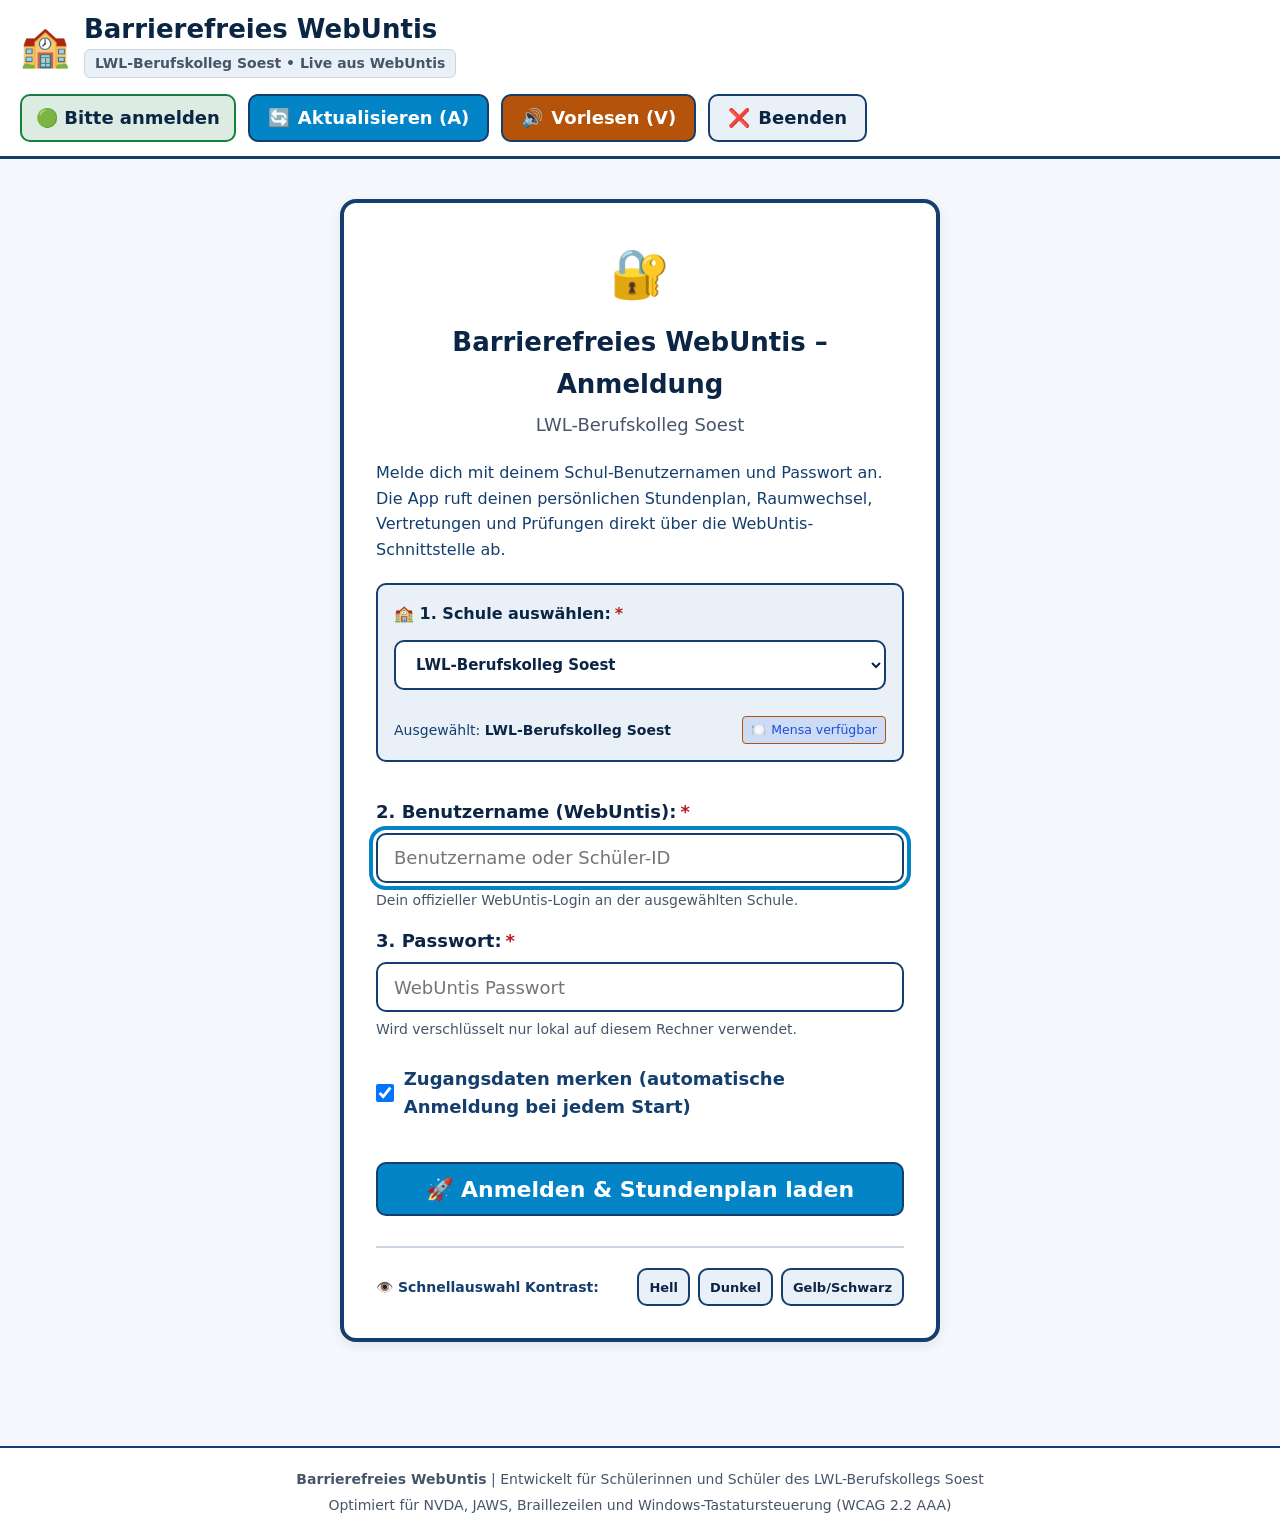
==== index.html @ 97f3bb96 "v1.9.13: Eigene Hausaufgaben (Privat/Klasse), Sync & Behebung doppelter Stunden-Ansage" ====
<!DOCTYPE html>
<html lang="de">
<head>
  <meta charset="UTF-8">
  <meta name="viewport" content="width=device-width, initial-scale=1.0">
  <title>Barrierefreier Stundenplan &amp; Prüfungen - LWL-Berufskolleg Soest (NVDA)</title>
  <link rel="stylesheet" href="style.css">
</head>
<body class="theme-light font-normal" id="app-body">

  <!-- Live-Regionen für NVDA / JAWS Screenreader Mitteilungen -->
  <div id="sr-live" class="sr-only" aria-live="polite" aria-atomic="true"></div>
  <div id="sr-live-assertive" class="sr-only" aria-live="assertive" aria-atomic="true"></div>

  <!-- Schnellsprunglinks für Tastaturbedienung -->
  <nav class="skip-links" aria-label="Schnellnavigation">
    <a href="#main-nav-tabs" class="skip-link" id="skip-link-nav">Zur Menüauswahl springen (Tasten 1-9)</a>
    <a href="#day-picker-bar" class="skip-link">Zur Tagesauswahl springen</a>
    <a href="#view-content-area" class="skip-link">Direkt zum Hauptinhalt springen</a>
  </nav>

  <!-- =========================================================================
       HEADER / KOPFZEILE
       ========================================================================= -->
  <header class="app-header" role="banner">
    <div class="header-content">
      <div class="brand">
        <span class="app-icon emoji-icon" aria-hidden="true"><span class="emoji-icon" aria-hidden="true">🏫</span></span>
        <div class="brand-text">
          <h1>Barrierefreies WebUntis</h1>
          <span class="school-tag" id="header-school-name">LWL-Berufskolleg Soest • Live aus WebUntis</span>
        </div>
      </div>
      <div class="header-controls">
        <span id="live-sync-indicator" class="today-badge" style="border: 2px solid var(--accent-ok); background: rgba(21, 128, 61, 0.15);" aria-label="Synchronisationsstatus">
          <span class="emoji-icon" aria-hidden="true">🟢 </span><span id="sync-status-text">WebUntis bereit</span>
        </span>
        <button type="button" class="btn btn-primary" id="btn-refresh" onclick="triggerManualSync()" title="Stundenplan jetzt von WebUntis aktualisieren (Taste A)">
          <span class="emoji-icon" aria-hidden="true">🔄</span>
          <span>Aktualisieren (A)</span>
        </button>
        <button type="button" class="btn btn-tts" onclick="readTodayTimetable()" title="Stundenplan laut vorlesen (Taste V)">
          <span class="emoji-icon" aria-hidden="true">🔊</span>
          <span>Vorlesen (V)</span>
        </button>
        <button type="button" class="btn btn-secondary" id="btn-header-logout" onclick="logoutUser()" title="Benutzer abmelden" style="display: none;">
          <span class="emoji-icon" aria-hidden="true">🚪</span>
          <span>Abmelden</span>
        </button>
        <button type="button" class="btn btn-secondary" id="btn-header-exit" onclick="exitApp()" title="Stundenplan-App komplett beenden">
          <span class="emoji-icon" aria-hidden="true">❌</span>
          <span>Beenden</span>
        </button>
      </div>
    </div>
  </header>

  <!-- =========================================================================
       ANMELDE-MASKE (BEIM START FALLS NICHT ANGEMELDET)
       ========================================================================= -->
  <div id="view-login" class="login-view-container" style="display: none;">
    <section class="section-card login-card" aria-labelledby="login-heading">
      <div style="text-align: center; margin-bottom: 20px;">
        <span class="emoji-icon" style="font-size: 48px;" aria-hidden="true">🔐</span>
        <h2 id="login-heading" style="font-size: var(--font-size-xl); color: var(--text-primary); margin-top: 10px;">Barrierefreies WebUntis – Anmeldung</h2>
        <p class="field-hint" style="font-size: var(--font-size-base); margin-top: 6px;" id="login-subtitle-school">
          LWL-Berufskolleg Soest (Förderschwerpunkt Sehen)
        </p>
      </div>

      <p style="margin-bottom: 20px; font-size: 16px; color: var(--text-secondary);">
        Melde dich mit deinem Schul-Benutzernamen und Passwort an. Die App ruft deinen persönlichen Stundenplan, Raumwechsel, Vertretungen und Prüfungen direkt über die WebUntis-Schnittstelle ab.
      </p>

      <form id="form-login" onsubmit="handleLoginSubmit(event)" class="accessible-form">
        <!-- 1. SCHULAUSWAHL AN ERSTER STELLE -->
        <div class="form-group" style="background: var(--bg-surface-elevated); border: 2px solid var(--border-color); border-radius: var(--radius-md); padding: 16px; margin-bottom: 20px;">
          <label for="login-school-preset" class="field-label" style="font-size: 16px; font-weight: bold; margin-bottom: 8px;">
            <span class="emoji-icon" aria-hidden="true">🏫 </span><strong>1. Schule auswählen:</strong><span class="required-star">*</span>
          </label>
          <select id="login-school-preset" class="large-input" onchange="handleSchoolPresetChange(this.value)" style="font-size: 15px; font-weight: 600; margin-bottom: 10px;" aria-label="Schule aus Liste auswählen">
            <option value="lwl-bk-soest">LWL-Berufskolleg Soest</option>
            <option value="von-vincke-schule">LWL-Von-Vincke-Schule Soest</option>
            <option value="bbw-soest">LWL-Berufsbildungswerk Soest (BBW)</option>
            <option value="custom">Andere Schule in WebUntis suchen...</option>
          </select>

          <!-- Suchbereich für alle anderen WebUntis Schulen -->
          <div id="login-school-search-box" style="display: none; margin-top: 12px; padding-top: 12px; border-top: 1px dashed var(--border-subtle);">
            <label for="school-search-query" class="field-label" style="font-size: 14px;">
              <strong>WebUntis Schulsuche (Name oder Ort):</strong>
            </label>
            <div style="display: flex; gap: 8px; margin-bottom: 8px;">
              <input type="text" id="school-search-query" class="large-input" placeholder="z. B. Soest, Dortmund, Berufskolleg..." onkeydown="if(event.key==='Enter'){event.preventDefault();executeSchoolSearch();}">
              <button type="button" class="btn btn-primary" onclick="executeSchoolSearch()" style="min-width: 110px;">
                <span class="emoji-icon" aria-hidden="true">🔍 </span>Suchen
              </button>
            </div>
            <div id="school-search-results" role="region" aria-live="polite" style="max-height: 220px; overflow-y: auto; margin-bottom: 10px;">
              <!-- Dynamische Suchtreffer -->
            </div>
          </div>

          <!-- Aktuell gewählte Schule & Mensa-Status -->
          <div id="login-selected-school-box" style="margin-top: 10px; font-size: 14px; color: var(--text-secondary); display: flex; align-items: center; justify-content: space-between; flex-wrap: wrap; gap: 8px;">
            <span>Ausgewählt: <strong id="login-selected-school-display" style="color: var(--text-primary);">LWL-Berufskolleg Soest</strong></span>
            <span id="login-canteen-availability-badge" class="badge-substitute" style="font-size: 12.5px; background: rgba(37,99,235,0.15); color: #1d4ed8; padding: 3px 8px; border-radius: 4px;">
              <span class="emoji-icon" aria-hidden="true">🍽️ </span>Mensa verfügbar
            </span>
          </div>

          <!-- Manuelle Eingabefelder für Server und Kürzel -->
          <div id="login-school-manual-fields" style="display: none; margin-top: 12px; padding-top: 10px; border-top: 1px dashed var(--border-subtle);">
            <div style="display: grid; grid-template-columns: repeat(auto-fit, minmax(200px, 1fr)); gap: 10px;">
              <div>
                <label for="login-school-short" class="field-label" style="font-size: 13px;">Schul-Kürzel (LoginName):</label>
                <input type="text" id="login-school-short" class="large-input" style="font-size: 13.5px; padding: 6px 10px;" placeholder="z. B. lwl-bk-soest">
              </div>
              <div>
                <label for="login-school-server" class="field-label" style="font-size: 13px;">WebUntis-Server:</label>
                <input type="text" id="login-school-server" class="large-input" style="font-size: 13.5px; padding: 6px 10px;" placeholder="z. B. lwl-bk-soest.webuntis.com">
              </div>
            </div>
          </div>
        </div>

        <div class="form-group">
          <label for="login-username" class="field-label"><strong>2. Benutzername (WebUntis):</strong><span class="required-star">*</span></label>
          <input type="text" id="login-username" class="large-input" placeholder="Benutzername oder Schüler-ID" required autocomplete="username" onfocus="this.select()">
          <span class="field-hint">Dein offizieller WebUntis-Login an der ausgewählten Schule.</span>
        </div>

        <div class="form-group">
          <label for="login-password" class="field-label"><strong>3. Passwort:</strong><span class="required-star">*</span></label>
          <input type="password" id="login-password" class="large-input" placeholder="WebUntis Passwort" required autocomplete="current-password" onfocus="this.select()">
          <span class="field-hint">Wird verschlüsselt nur lokal auf diesem Rechner verwendet.</span>
        </div>

        <div class="form-group" style="margin-top: 8px;">
          <label style="display: flex; align-items: center; gap: 10px; cursor: pointer;">
            <input type="checkbox" id="login-remember" checked style="width: 24px; height: 24px;">
            <span><strong>Zugangsdaten merken (automatische Anmeldung bei jedem Start)</strong></span>
          </label>
        </div>

        <div class="form-actions" style="margin-top: 24px;">
          <button type="submit" class="btn btn-primary" id="btn-login-submit" style="width: 100%; min-height: 54px; font-size: var(--font-size-lg);">
            <span class="emoji-icon" aria-hidden="true">🚀 </span><strong>Anmelden &amp; Stundenplan laden</strong>
          </button>
        </div>
      </form>

      <div id="login-status-box" style="display: none; margin-top: 20px;"></div>

      <!-- Schnellzugriff Barrierefreiheit direkt beim Login -->
      <div style="margin-top: 30px; padding-top: 20px; border-top: 2px solid var(--border-subtle); display: flex; justify-content: space-between; align-items: center; flex-wrap: wrap; gap: 12px;">
        <span style="font-size: 14px; font-weight: bold;"><span class="emoji-icon" aria-hidden="true">👁️ </span>Schnellauswahl Kontrast:</span>
        <div style="display: flex; gap: 8px;">
          <button type="button" class="btn btn-secondary" style="min-height: 38px; padding: 4px 10px; font-size: 13px;" onclick="setThemeDirect('theme-light')">Hell</button>
          <button type="button" class="btn btn-secondary" style="min-height: 38px; padding: 4px 10px; font-size: 13px;" onclick="setThemeDirect('theme-dark')">Dunkel</button>
          <button type="button" class="btn btn-secondary" style="min-height: 38px; padding: 4px 10px; font-size: 13px;" onclick="setThemeDirect('theme-high-contrast')">Gelb/Schwarz</button>
        </div>
      </div>
    </section>
  </div>

  <!-- =========================================================================
       HAUPTNAVIGATION (9 TABS - TASTEN 1 BIS 9)
       ========================================================================= -->
  <nav class="nav-tabs-wrapper" aria-label="Hauptmenü" id="main-nav-tabs">
    <div class="tab-list" role="tablist">
      <button id="tab-overview" class="tab-btn active" role="tab" aria-selected="true" aria-controls="view-overview" onclick="switchTab('overview')" tabindex="0">
        <span class="tab-key-hint" aria-hidden="true">1</span>
        <span><span class="emoji-icon" aria-hidden="true">📋 </span><strong>Übersicht</strong></span>
      </button>
      <button id="tab-timetable" class="tab-btn" role="tab" aria-selected="false" aria-controls="view-timetable" onclick="switchTab('timetable')" tabindex="-1">
        <span class="tab-key-hint" aria-hidden="true">2</span>
        <span><span class="emoji-icon" aria-hidden="true">📅 </span><strong>Stundenplan</strong></span>
      </button>
      <button id="tab-exams" class="tab-btn" role="tab" aria-selected="false" aria-controls="view-exams" onclick="switchTab('exams')" tabindex="-1">
        <span class="tab-key-hint" aria-hidden="true">3</span>
        <span><span class="emoji-icon" aria-hidden="true">📝 </span><strong>Prüfungen &amp; Termine</strong></span>
      </button>
      <button id="tab-homework" class="tab-btn" role="tab" aria-selected="false" aria-controls="view-homework" onclick="switchTab('homework')" tabindex="-1">
        <span class="tab-key-hint" aria-hidden="true">4</span>
        <span><span class="emoji-icon" aria-hidden="true">📚 </span><strong>Hausaufgaben &amp; Klassenbuch</strong></span>
      </button>
      <button id="tab-absences" class="tab-btn" role="tab" aria-selected="false" aria-controls="view-absences" onclick="switchTab('absences')" tabindex="-1">
        <span class="tab-key-hint" aria-hidden="true">5</span>
        <span><span class="emoji-icon" aria-hidden="true">⏱️ </span><strong>Fehlzeiten</strong></span>
      </button>
      <button id="tab-messages" class="tab-btn" role="tab" aria-selected="false" aria-controls="view-messages" onclick="switchTab('messages')" tabindex="-1">
        <span class="tab-key-hint" aria-hidden="true">6</span>
        <span><span class="emoji-icon" aria-hidden="true">💬 </span><strong>Tagesnachrichten &amp; Mitteilungen</strong></span>
      </button>
      <button id="tab-grades" class="tab-btn" role="tab" aria-selected="false" aria-controls="view-grades" onclick="switchTab('grades')" tabindex="-1">
        <span class="tab-key-hint" aria-hidden="true">7</span>
        <span><span class="emoji-icon" aria-hidden="true">📊 </span><strong>Noten &amp; Leistungen</strong></span>
      </button>
      <button id="tab-canteen" class="tab-btn" role="tab" aria-selected="false" aria-controls="view-canteen" onclick="switchTab('canteen')" tabindex="-1">
        <span class="tab-key-hint" aria-hidden="true">8</span>
        <span><span class="emoji-icon" aria-hidden="true">🍽️ </span><strong>Mensa &amp; Speisepläne</strong></span>
      </button>
      <button id="tab-settings" class="tab-btn" role="tab" aria-selected="false" aria-controls="view-settings" onclick="switchTab('settings')" tabindex="-1">
        <span class="tab-key-hint" aria-hidden="true" id="tab-settings-key-hint">9</span>
        <span><span class="emoji-icon" aria-hidden="true">⚙️ </span><strong>Konto &amp; Einstellungen</strong></span>
      </button>
    </div>
  </nav>

  <!-- =========================================================================
       HAUPTINHALTSBEREICH
       ========================================================================= -->
  <main class="main-container" id="view-content-area" role="main">

    <!-- =======================================================================
         REITER 1: ZENTRALE ÜBERSICHT
         ======================================================================= -->
    <div id="view-overview" class="view-panel active" role="tabpanel" aria-labelledby="tab-overview">
      <div class="banner-header">
        <h2 class="banner-title" id="overview-view-title">Übersicht &amp; Tagesstatus</h2>
        <p class="banner-subtitle">Tagesaktuelle Schulinformationen, Stundenstatus, Warnungen und Fristen auf einen Blick.</p>
      </div>

      <!-- =======================================================================
           ZENTRALE ÜBERSICHTSSEITE: TAGESNACHRICHTEN, WARNUNGEN & FRISTEN
           (NUR IN DER ÜBERSICHT SICHTBAR)
           ======================================================================= -->
      <section id="urgent-notifications-card" class="urgent-card" aria-live="polite" aria-label="Zentrale Übersicht: Tagesnachrichten, Warnungen und Fristen">
        <div class="urgent-card-header">
          <div class="urgent-title-group">
            <span class="urgent-icon" aria-hidden="true"><span class="emoji-icon" aria-hidden="true">📢</span></span>
            <div>
              <h3 class="urgent-title" id="urgent-card-heading">Tagesnachrichten, Warnungen &amp; Fristen</h3>
              <p class="urgent-subtitle" id="urgent-card-summary">Tagesaktuelle Schulinformationen, Klausuren-Countdown und Fristen auf einen Blick.</p>
            </div>
          </div>
          <div style="display: flex; gap: 8px; flex-wrap: wrap;">
            <button type="button" class="btn btn-secondary urgent-tts-btn" onclick="readCombinedOverview()" aria-label="Tagesnachrichten und Warnungen vorlesen (Taste V)">
              <span class="emoji-icon" aria-hidden="true">🔊 </span>Übersicht vorlesen (V)
            </button>
            <button type="button" class="btn btn-primary" onclick="switchTab('timetable')" aria-label="Direkt zum Stundenplan wechseln (Taste 2)">
              <span class="emoji-icon" aria-hidden="true">📅 </span>Zum Stundenplan (2)
            </button>
          </div>
        </div>

        <div class="urgent-grid" id="urgent-items-grid">
          <!-- Dynamisch befüllt via app.js -->
        </div>
      </section>

      <!-- HIGHLIGHT-KARTE: AKTUELL & NÄCHSTE STUNDE AUF DER ÜBERSICHT -->
      <section class="now-next-card" aria-label="Aktueller Unterrichtsstatus">
        <h3 class="sr-only">Aktueller Unterrichtsstatus</h3>
        <div class="status-box" id="box-now-lesson">
          <div class="status-label">Lade aktuellen Status...</div>
        </div>
        <div class="status-box" id="box-next-lesson">
          <div class="status-label">Lade nächste Stunde...</div>
        </div>
      </section>

    </div>

    <!-- =======================================================================
         REITER 2: STUNDENPLAN & VERTRETUNGSPLAN (LIVE WEBUNTIS)
         ======================================================================= -->
    <div id="view-timetable" class="view-panel" role="tabpanel" aria-labelledby="tab-timetable">

      <div class="banner-header">
        <div style="display: flex; justify-content: space-between; align-items: center; flex-wrap: wrap; gap: 12px;">
          <div>
            <h2 class="banner-title" id="timetable-view-title">Stundenplan &amp; Vertretungen</h2>
            <p class="banner-subtitle">Echte Live-Daten aus WebUntis mit Räumen, Lehrkräften, Vertretungen und Entfällen.</p>
          </div>
          <div style="display: flex; gap: 10px; align-items: center;">
            <span id="auto-refresh-timer-badge" class="field-hint" style="font-weight: bold;"></span>
          </div>
        </div>
      </div>

      <!-- WOCHENAUSWAHL (EINE WOCHE ZURÜCK / VOR / AKTUELL) -->
      <section class="week-nav-bar" id="week-picker-bar" aria-label="Schulwoche auswählen" style="margin-bottom: 14px; display: flex; align-items: center; justify-content: space-between; flex-wrap: wrap; gap: 10px; background: var(--bg-card); border: 2px solid var(--border-subtle); border-radius: var(--border-radius-md); padding: 10px 14px;">
        <h3 class="sr-only">Wochenauswahl</h3>
        <div style="display: flex; gap: 8px; align-items: center; flex-wrap: wrap;">
          <button type="button" class="btn btn-secondary" id="btn-week-prev" onclick="changeWeekOffset(-1)" title="Vorherige Woche (Alt + links)" aria-label="Vorherige Schulwoche aufrufen">
            <span class="emoji-icon" aria-hidden="true">⬅️ </span>Vorherige Woche
          </button>
          <button type="button" class="btn btn-secondary" id="btn-week-current" onclick="resetWeekOffset()" title="Zur aktuellen Schulwoche zurückkehren (Taste W)" aria-label="Zur aktuellen Schulwoche zurückkehren">
            <span class="emoji-icon" aria-hidden="true">📍 </span>Diese Woche (W)
          </button>
          <button type="button" class="btn btn-secondary" id="btn-week-next" onclick="changeWeekOffset(1)" title="Nächste Woche (Alt + rechts)" aria-label="Nächste Schulwoche aufrufen">
            <span>Nächste Woche </span><span class="emoji-icon" aria-hidden="true">➡️</span>
          </button>
        </div>
        <div>
          <span id="week-display-badge" class="badge-substitute" style="font-size: var(--font-size-base); font-weight: bold; padding: 6px 14px; display: inline-block; border-radius: var(--border-radius-sm);" aria-live="polite">
            Kalenderwoche...
          </span>
        </div>
      </section>

      <!-- TAGESAUSWAHL -->
      <section class="day-nav-bar" id="day-picker-bar" aria-label="Wochentag auswählen">
        <h3 class="sr-only">Tagesauswahl</h3>
        <div class="day-btn-group" role="group" aria-label="Tag filtern">
          <button type="button" class="day-btn active" id="day-btn-today" data-day="today" onclick="setDayFilter('today')">
            <span class="emoji-icon" aria-hidden="true">📍 </span><span id="day-label-today">Heute (H)</span>
          </button>
          <button type="button" class="day-btn" id="day-btn-tomorrow" data-day="tomorrow" onclick="setDayFilter('tomorrow')">
            <span class="emoji-icon" aria-hidden="true">➡️ </span><span id="day-label-tomorrow">Morgen</span>
          </button>
          <button type="button" class="day-btn" id="day-btn-1" data-day="1" onclick="setDayFilter(1)"><span id="day-label-1">Montag</span></button>
          <button type="button" class="day-btn" id="day-btn-2" data-day="2" onclick="setDayFilter(2)"><span id="day-label-2">Dienstag</span></button>
          <button type="button" class="day-btn" id="day-btn-3" data-day="3" onclick="setDayFilter(3)"><span id="day-label-3">Mittwoch</span></button>
          <button type="button" class="day-btn" id="day-btn-4" data-day="4" onclick="setDayFilter(4)"><span id="day-label-4">Donnerstag</span></button>
          <button type="button" class="day-btn" id="day-btn-5" data-day="5" onclick="setDayFilter(5)"><span id="day-label-5">Freitag</span></button>
          <button type="button" class="day-btn" id="day-btn-all" data-day="all" onclick="setDayFilter('all')">
            <span class="emoji-icon" aria-hidden="true">🗓️ </span>Ganze Woche
          </button>
        </div>
        <div>
          <button type="button" class="btn btn-secondary" onclick="readTodayTimetable()" title="Diesen Tag laut vorlesen (Taste V)">
            <span class="emoji-icon" aria-hidden="true">🔊 </span>Tag vorlesen (V)
          </button>
        </div>
      </section>

      <!-- STUNDENPLAN-LISTE -->
      <section id="timetable-container" aria-live="polite">
        <!-- Befüllt per JavaScript aus WebUntis -->
      </section>

    </div>

    <!-- =======================================================================
         REITER 3: PRÜFUNGEN, KLAUSUREN & TERMINE (GANZES SCHULJAHR)
         ======================================================================= -->
    <div id="view-exams" class="view-panel" role="tabpanel" aria-labelledby="tab-exams">

      <div class="banner-header" style="display: flex; justify-content: space-between; align-items: center; flex-wrap: wrap; gap: 14px;">
        <div>
          <h2 class="banner-title" id="exams-heading">Prüfungen, Klausuren &amp; Schultermine</h2>
          <p class="banner-subtitle" id="exams-schoolyear-subtitle">Komplette Jahresübersicht aller Termine am LWL-Berufskolleg Soest für das gesamte Schuljahr.</p>
        </div>
        <div>
          <button type="button" class="btn btn-secondary" onclick="readAllExamsAndEvents()" title="Alle anstehenden Termine laut vorlesen (Taste V)">
            <span class="emoji-icon" aria-hidden="true">🔊 </span><span>Termine vorlesen</span>
          </button>
        </div>
      </div>

      <!-- Jahres-Statistik & Filterleiste -->
      <section class="section-card" style="padding: 16px 20px; margin-bottom: 20px;" aria-label="Filter für Schuljahrstermine">
        <h3 class="sr-only">Filter für Schuljahrstermine</h3>
        <div style="display: flex; justify-content: space-between; align-items: center; flex-wrap: wrap; gap: 12px;">
          <div class="exam-filter-group" role="group" aria-label="Termin-Filterauswahl">
            <button type="button" class="btn btn-secondary filter-btn active" id="filter-all" onclick="setExamFilter('all')">
              <span><span class="emoji-icon" aria-hidden="true">📅 </span><strong>Alle Termine</strong> (<span id="count-all">0</span>)</span>
            </button>
            <button type="button" class="btn btn-secondary filter-btn" id="filter-exams" onclick="setExamFilter('exams')">
              <span><span class="emoji-icon" aria-hidden="true">📝 </span><strong>Prüfungen &amp; Klausuren</strong> (<span id="count-exams">0</span>)</span>
            </button>
            <button type="button" class="btn btn-secondary filter-btn" id="filter-holidays" onclick="setExamFilter('holidays')">
              <span><span class="emoji-icon" aria-hidden="true">🏖️ </span><strong>Ferien &amp; Feiertage</strong> (<span id="count-holidays">0</span>)</span>
            </button>
            <button type="button" class="btn btn-secondary filter-btn" id="filter-upcoming" onclick="setExamFilter('upcoming')">
              <span><span class="emoji-icon" aria-hidden="true">⏳ </span><strong>Nur anstehend</strong> (<span id="count-upcoming">0</span>)</span>
            </button>
          </div>
          <div id="exams-schoolyear-badge" class="today-badge" style="font-size: 14px; font-weight: bold; background: rgba(2, 132, 199, 0.15); border: 2px solid var(--accent-info);">
            Schuljahr 2026/2027
          </div>
        </div>
      </section>

      <!-- Container für Termine, gruppiert nach Monaten -->
      <section id="exams-list-container" aria-live="polite" aria-label="Terminliste für das gesamte Schuljahr">
        <!-- Befüllt per JavaScript aus WebUntis getExams & getHolidays -->
      </section>

    </div>

    <!-- =======================================================================
         REITER 4: HAUSAUFGABEN & KLASSENBUCH (LEHRSTOFF)
         ======================================================================= -->
    <div id="view-homework" class="view-panel" role="tabpanel" aria-labelledby="tab-homework">

      <div class="banner-header">
        <div style="display: flex; justify-content: space-between; align-items: center; flex-wrap: wrap; gap: 12px;">
          <div>
            <h2 class="banner-title">Hausaufgaben, Klassenbucheinträge &amp; Lehrstoff</h2>
            <p class="banner-subtitle" id="homework-banner-subtitle">Offizielle Klassenbucheinträge, Hausaufgaben und durchgenommener Unterrichtsstoff aus WebUntis.</p>
          </div>
          <div style="display: flex; gap: 8px; flex-wrap: wrap;">
            <button type="button" class="btn btn-primary" onclick="openAddHomeworkModal()" id="btn-add-hw" title="Eigene Hausaufgabe eintragen (Taste N)" aria-label="Eigene Hausaufgabe hinzufügen (Taste N)">
              <span class="emoji-icon" aria-hidden="true">➕ </span><strong>Hausaufgabe hinzufügen (N)</strong>
            </button>
            <button type="button" class="btn btn-secondary" onclick="exportHomeworkJson()" id="btn-export-hw" title="Hausaufgaben als Datei sichern oder mit Android synchronisieren" aria-label="Hausaufgaben teilen oder mit Android synchronisieren">
              <span class="emoji-icon" aria-hidden="true">📲 </span><span>Teilen / Android</span>
            </button>
            <button type="button" class="btn btn-secondary" onclick="document.getElementById('import-hw-input').click()" id="btn-import-hw" title="Hausaufgaben aus Datei oder Android importieren" aria-label="Hausaufgaben importieren">
              <span class="emoji-icon" aria-hidden="true">📥 </span><span>Import</span>
            </button>
            <input type="file" id="import-hw-input" style="display:none;" accept=".json" onchange="importHomeworkJson(event)">
            <button type="button" class="btn btn-secondary" onclick="readHomeworkSummary()" title="Aktuelle Auswahl laut vorlesen (Taste V)" aria-label="Hausaufgaben vorlesen (Taste V)">
              <span class="emoji-icon" aria-hidden="true">🔊 </span><span>Vorlesen (V)</span>
            </button>
          </div>
        </div>
      </div>

      <!-- FILTERLEISTE FÜR HAUSAUFGABEN -->
      <section class="filter-card" aria-label="Hausaufgaben Filter und Ansichten">
        <h3 class="sr-only">Hausaufgaben- und Klassenbuch-Filter</h3>
        <div style="display: flex; justify-content: space-between; align-items: center; flex-wrap: wrap; gap: 12px;">
          <div class="exam-filter-group" role="group" aria-label="Hausaufgaben- und Klassenbuch-Filter">
            <button type="button" class="btn btn-secondary filter-btn" id="hw-filter-classreg" onclick="setHomeworkFilter('classreg')">
              <span><span class="emoji-icon" aria-hidden="true">📋 </span><strong>Klassenbucheinträge</strong> (<span id="hw-count-classreg">2</span>)</span>
            </button>
            <button type="button" class="btn btn-secondary filter-btn active" id="hw-filter-pending" onclick="setHomeworkFilter('pending')">
              <span><span class="emoji-icon" aria-hidden="true">⏳ </span><strong>Offene Aufgaben</strong> (<span id="hw-count-pending">0</span>)</span>
            </button>
            <button type="button" class="btn btn-secondary filter-btn" id="hw-filter-all" onclick="setHomeworkFilter('all')">
              <span><span class="emoji-icon" aria-hidden="true">📝 </span><strong>Alle Hausaufgaben</strong> (<span id="hw-count-all">0</span>)</span>
            </button>
            <button type="button" class="btn btn-secondary filter-btn" id="hw-filter-completed" onclick="setHomeworkFilter('completed')">
              <span><span class="emoji-icon" aria-hidden="true">✅ </span><strong>Erledigt</strong> (<span id="hw-count-completed">0</span>)</span>
            </button>
            <button type="button" class="btn btn-secondary filter-btn" id="hw-filter-classbook" onclick="setHomeworkFilter('classbook')">
              <span><span class="emoji-icon" aria-hidden="true">📖 </span><strong>Durchgenommener Lehrstoff</strong> (<span id="hw-count-classbook">0</span>)</span>
            </button>
          </div>
        </div>
      </section>

      <!-- Container für Hausaufgaben & Lehrstoff -->
      <section id="homework-list-container" aria-live="polite" aria-label="Hausaufgaben und Lehrstoffliste">
        <!-- Befüllt per JavaScript -->
      </section>

    </div>

    <!-- =======================================================================
         REITER 5: FEHLZEITEN & ENTSCHULDIGUNGEN
         ======================================================================= -->
    <div id="view-absences" class="view-panel" role="tabpanel" aria-labelledby="tab-absences">

      <div class="banner-header">
        <div style="display: flex; justify-content: space-between; align-items: center; flex-wrap: wrap; gap: 12px;">
          <div>
            <h2 class="banner-title">Fehlzeiten &amp; Entschuldigungen</h2>
            <p class="banner-subtitle">Übersicht aller Fehltage, Fehlstunden und Entschuldigungsstatus aus WebUntis.</p>
          </div>
          <div>
            <button type="button" class="btn btn-secondary" onclick="readAbsencesSummary()">
              <span class="emoji-icon" aria-hidden="true">🔊 </span>Fehlzeiten vorlesen (V)
            </button>
          </div>
        </div>
      </div>

      <!-- STATISTIK-KARTEN -->
      <h3 class="sr-only">Fehlzeiten-Statistik</h3>
      <div class="absence-stats-grid" id="absence-stats-container">
        <div class="absence-stat-card">
          <div class="absence-stat-number" id="stat-absence-days">0</div>
          <div class="absence-stat-label"><span class="emoji-icon" aria-hidden="true">📅 </span>Fehltage gesamt</div>
        </div>
        <div class="absence-stat-card">
          <div class="absence-stat-number" id="stat-absence-hours">0</div>
          <div class="absence-stat-label"><span class="emoji-icon" aria-hidden="true">⏱️ </span>Fehlstunden gesamt</div>
        </div>
        <div class="absence-stat-card">
          <div class="absence-stat-number" id="stat-absence-excused" style="color: var(--accent-ok);">0</div>
          <div class="absence-stat-label"><span class="emoji-icon" aria-hidden="true">🟢 </span>Entschuldigt</div>
        </div>
        <div class="absence-stat-card">
          <div class="absence-stat-number" id="stat-absence-unexcused" style="color: var(--accent-danger);">0</div>
          <div class="absence-stat-label"><span class="emoji-icon" aria-hidden="true">🔴 </span>Unentschuldigt / Offen</div>
        </div>
      </div>

      <!-- LISTE DER FEHLZEITEN -->
      <section id="absences-list-container" aria-live="polite" aria-label="Liste der Fehlzeiten">
        <!-- Befüllt per JavaScript -->
      </section>

    </div>

    <!-- =======================================================================
         REITER 6: TAGESNACHRICHTEN & MITTEILUNGEN (WEBUNTIS & MESSENGER)
         ======================================================================= -->
    <div id="view-messages" class="view-panel" role="tabpanel" aria-labelledby="tab-messages">

      <div class="banner-header">
        <div style="display: flex; justify-content: space-between; align-items: center; flex-wrap: wrap; gap: 12px;">
          <div>
            <h2 class="banner-title" id="messages-view-title">Tagesnachrichten &amp; Mitteilungen</h2>
            <p class="banner-subtitle">Offizielle Schulinformationen, Tagesnachrichten und Mitteilungen an Lehrkräfte des LWL-Berufskollegs Soest.</p>
          </div>
          <div style="display: flex; gap: 10px; flex-wrap: wrap;">
            <button type="button" class="btn btn-primary" onclick="toggleMessageComposer()" id="btn-compose-toggle">
              <span class="emoji-icon" aria-hidden="true">✍️ </span><strong>Neue Mitteilung verfassen</strong>
            </button>
            <button type="button" class="btn btn-secondary" onclick="readMessagesSummary()" aria-label="Mitteilungen vorlesen">
              <span class="emoji-icon" aria-hidden="true">🔊 </span>Mitteilungen vorlesen (V)
            </button>
            <button type="button" class="btn btn-secondary" onclick="syncMessagesAndNews()" title="Nachrichten aktualisieren">
              <span class="emoji-icon" aria-hidden="true">🔄 </span>Aktualisieren
            </button>
          </div>
        </div>
      </div>

      <!-- FORMULAR ZUM VERFASSEN EINER NEUEN MITTEILUNG (EINKLAPPBAR) -->
      <section id="message-composer-card" class="section-card" style="display: none; border-color: var(--accent-primary);" aria-labelledby="composer-heading">
        <div style="display: flex; justify-content: space-between; align-items: center; margin-bottom: 14px;">
          <h3 id="composer-heading" style="font-size: var(--font-size-lg); color: var(--accent-primary);"><span class="emoji-icon" aria-hidden="true">✍️ </span>Neue Mitteilung verfassen</h3>
          <button type="button" class="btn btn-secondary" style="min-height: 36px; padding: 4px 10px;" onclick="toggleMessageComposer(false)" aria-label="Formular schließen"><span class="emoji-icon" aria-hidden="true">✕ </span>Schließen</button>
        </div>
        <form id="form-send-message" onsubmit="handleSendMessageSubmit(event)" class="accessible-form">
          <div class="form-row-2">
            <div class="form-group">
              <label for="msg-recipient" class="field-label"><strong>Empfänger (Lehrkraft / Ansprechpartner):</strong> <span class="required-star">*</span></label>
              <select id="msg-recipient" class="large-select" required>
                <!-- Wird dynamisch mit den 71 Lehrkräften aus WebUntis befüllt -->
                <option value="">-- Lehrkraft auswählen --</option>
              </select>
              <span class="field-hint">Wähle die Lehrkraft aus dem WebUntis-Lehrerverzeichnis.</span>
            </div>
            <div class="form-group">
              <label for="msg-subject" class="field-label"><strong>Betreff:</strong> <span class="required-star">*</span></label>
              <input type="text" id="msg-subject" class="large-input" placeholder="z. B. Entschuldigung wegen Krankheit, Rückfrage zur Hausaufgabe..." required>
            </div>
          </div>
          <div class="form-group">
            <label for="msg-text" class="field-label"><strong>Nachrichtentext:</strong> <span class="required-star">*</span></label>
            <textarea id="msg-text" class="large-input" rows="4" placeholder="Schreibe hier deine Nachricht an die Lehrkraft..." required style="resize: vertical; font-family: inherit; font-size: inherit;"></textarea>
          </div>
          <div class="form-actions" style="margin-top: 14px; display: flex; gap: 10px; justify-content: flex-end;">
            <button type="button" class="btn btn-secondary" onclick="toggleMessageComposer(false)">Abbrechen</button>
            <button type="submit" class="btn btn-primary" id="btn-submit-message">
              <span class="emoji-icon" aria-hidden="true">✉️ </span><strong>Mitteilung absenden</strong>
            </button>
          </div>
        </form>
        <div id="composer-status-box" style="display: none; margin-top: 12px;"></div>
      </section>

      <!-- FILTERLEISTE FÜR MITTEILUNGEN -->
      <h3 class="sr-only">Mitteilungsfilter</h3>
      <div class="filter-bar" role="group" aria-label="Mitteilungsfilter" style="margin-bottom: 16px;">
        <button type="button" class="filter-btn active" id="btn-filter-msg-all" onclick="filterMessages('all')">
          <span><span class="emoji-icon" aria-hidden="true">📬 </span>Alle Nachrichten</span> <span class="filter-count" id="count-msg-all">0</span>
        </button>
        <button type="button" class="filter-btn" id="btn-filter-msg-news" onclick="filterMessages('news')">
          <span><span class="emoji-icon" aria-hidden="true">📢 </span>Tagesnachrichten / Ticker</span> <span class="filter-count" id="count-msg-news">0</span>
        </button>
        <button type="button" class="filter-btn" id="btn-filter-msg-inbox" onclick="filterMessages('inbox')">
          <span><span class="emoji-icon" aria-hidden="true">📥 </span>Posteingang</span> <span class="filter-count" id="count-msg-inbox">0</span>
        </button>
        <button type="button" class="filter-btn" id="btn-filter-msg-sent" onclick="filterMessages('sent')">
          <span><span class="emoji-icon" aria-hidden="true">📤 </span>Gesendet</span> <span class="filter-count" id="count-msg-sent">0</span>
        </button>
      </div>

      <!-- LISTE DER MITTEILUNGEN & TAGESNACHRICHTEN -->
      <section id="messages-list-container" aria-live="polite" aria-label="Liste der Tagesnachrichten und Mitteilungen">
        <!-- Wird per JavaScript befüllt -->
      </section>

    </div>

    <!-- =======================================================================
         REITER 7: NOTEN & LEISTUNGSÜBERSICHT
         ======================================================================= -->
    <div id="view-grades" class="view-panel" role="tabpanel" aria-labelledby="tab-grades">

      <div class="banner-header">
        <div style="display: flex; justify-content: space-between; align-items: center; flex-wrap: wrap; gap: 12px;">
          <div>
            <h2 class="banner-title" id="grades-view-title">Noten &amp; Leistungsübersicht</h2>
            <p class="banner-subtitle">Offizieller WebUntis-Leistungsstand aller Schulfächer direkt aus dem Klassenbuch (vollautomatisch synchronisiert).</p>
          </div>
          <div style="display: flex; gap: 10px; flex-wrap: wrap;">
            <button type="button" class="btn btn-primary" onclick="performWebUntisSync()" id="btn-sync-grades" aria-label="Noten jetzt aus WebUntis synchronisieren">
              <span class="emoji-icon" aria-hidden="true">🔄 </span><strong>Aus WebUntis abrufen (A)</strong>
            </button>
            <button type="button" class="btn btn-secondary" onclick="readGradesSummary()" aria-label="Notenübersicht vorlesen">
              <span class="emoji-icon" aria-hidden="true">🔊 </span>Noten vorlesen (V)
            </button>
          </div>
        </div>
      </div>

      <!-- SCHULJAHR-FILTER: AUSSCHLIESSLICH ÜBER DIESES DROPDOWN OBEN AUSWÄHLBAR -->
      <div class="grade-schoolyear-container" role="region" aria-label="Schuljahr-Auswahl" style="margin-bottom: 20px;">
        <div class="grade-schoolyear-box" style="display: flex; align-items: center; justify-content: space-between; flex-wrap: wrap; gap: 14px; padding: 14px 18px; background: var(--bg-surface-elevated); border-radius: var(--radius-md); border: 1px solid var(--border-subtle);">
          <div class="grade-schoolyear-select-wrapper" style="display: flex; align-items: center; gap: 12px; flex-wrap: wrap;">
            <label for="grade-schoolyear-select" style="font-size: 16px; font-weight: bold; color: var(--text-primary); display: inline-flex; align-items: center; gap: 8px;">
              <span class="emoji-icon" aria-hidden="true">📅 </span><strong>Schuljahr auswählen:</strong>
            </label>
            <select id="grade-schoolyear-select" class="form-control" onchange="setGradeSchoolYear(this.value, true)" style="display: inline-block; width: auto; min-width: 320px; padding: 10px 14px; font-size: 15px; font-weight: 600; border-radius: var(--radius-sm); border: 2px solid var(--accent-primary); background: var(--bg-surface); color: var(--text-primary);" aria-label="Schuljahr für Notenspiegel auswählen">
              <option value="2026/2027">Schuljahr 2026/2027 (Aktuell) – 0 Noten erfasst, noch kein Schnitt</option>
              <option value="2025/2026">Schuljahr 2025/2026 – 65 Noten erfasst, Schnitt Ø 2,6</option>
              <option value="2024/2025">Schuljahr 2024/2025 – 103 Noten erfasst, Schnitt Ø 2,8</option>
              <option value="all">Alle Schuljahre – 168 Noten erfasst, Schnitt Ø 2,7</option>
            </select>
            <span id="grade-schoolyear-info-badge" style="font-size: 14px; color: var(--text-secondary); font-weight: 600; padding: 6px 12px; background: var(--bg-surface); border-radius: var(--radius-sm); border: 1px solid var(--border-subtle);"></span>
            <div id="grade-schoolyear-feedback" role="status" aria-live="polite" class="sr-only"></div>
          </div>
        </div>
      </div>

      <!-- KENNZAHLEN / STATISTIK-KARTEN -->
      <h3 class="sr-only">Noten-Statistik und Schnitt</h3>
      <div class="absence-stats-grid" style="grid-template-columns: repeat(auto-fit, minmax(180px, 1fr)); margin-bottom: 20px;">
        <div class="absence-stat-card">
          <div class="absence-stat-number" id="stat-grade-gpa" style="color: var(--accent-primary);">--</div>
          <div class="absence-stat-label"><span class="emoji-icon" aria-hidden="true">📊 </span>Gesamtschnitt</div>
        </div>
        <div class="absence-stat-card">
          <div class="absence-stat-number" id="stat-grade-total-grades">0</div>
          <div class="absence-stat-label"><span class="emoji-icon" aria-hidden="true">📋 </span>Erfasste Noten</div>
        </div>
        <div class="absence-stat-card">
          <div class="absence-stat-number" id="stat-grade-written" style="color: var(--accent-primary);">0</div>
          <div class="absence-stat-label"><span class="emoji-icon" aria-hidden="true">📝 </span>Klassenarbeiten</div>
        </div>
        <div class="absence-stat-card">
          <div class="absence-stat-number" id="stat-grade-oral" style="color: var(--accent-ok);">0</div>
          <div class="absence-stat-label"><span class="emoji-icon" aria-hidden="true">💬 </span>Sonstige Leistungen</div>
        </div>
        <div class="absence-stat-card">
          <div class="absence-stat-number" id="stat-grade-subjects-count">0</div>
          <div class="absence-stat-label"><span class="emoji-icon" aria-hidden="true">📚 </span>Schulfächer</div>
        </div>
      </div>

      <!-- NOTENÜBERSICHT NACH FÄCHERN -->
      <section id="grades-list-container" aria-label="Notenspiegel nach Fächern">
        <!-- Wird per JavaScript befüllt -->
      </section>

    </div>

    <!-- =======================================================================
         REITER 8: MENSA & SPEISEPLÄNE
         ======================================================================= -->
    <div id="view-canteen" class="view-panel" role="tabpanel" aria-labelledby="tab-canteen">

      <div class="banner-header">
        <div style="display: flex; justify-content: space-between; align-items: center; flex-wrap: wrap; gap: 12px;">
          <div>
            <h2 class="banner-title" id="canteen-view-title">Mensa &amp; Speisepläne</h2>
            <p class="banner-subtitle">Wöchentlicher Speiseplan der Mensa im LWL-Bildungszentrum Soest (Von-Vincke-Schule, BBW &amp; Berufskolleg).</p>
          </div>
          <div style="display: flex; gap: 10px; flex-wrap: wrap;">
            <button type="button" class="btn btn-primary" onclick="refreshCanteenData()" id="btn-sync-canteen" aria-label="Speiseplan jetzt aus dem Internet aktualisieren">
              <span class="emoji-icon" aria-hidden="true">🔄 </span><strong>Aktualisieren (A)</strong>
            </button>
            <button type="button" class="btn btn-secondary" onclick="readCanteenSummary()" aria-label="Heutigen Speiseplan vorlesen">
              <span class="emoji-icon" aria-hidden="true">🔊 </span>Speiseplan vorlesen (V)
            </button>
          </div>
        </div>
      </div>

      <!-- STATUS- & QUELLEN-BANNER -->
      <div id="canteen-status-banner" class="canteen-info-banner" role="status" aria-live="polite" style="margin-bottom: 20px; padding: 12px 16px; background: var(--bg-surface-elevated); border-radius: var(--radius-md); border: 1px solid var(--border-subtle); display: flex; align-items: center; justify-content: space-between; flex-wrap: wrap; gap: 10px;">
        <!-- Quelle & Aktualitätsanzeige -->
      </div>

      <!-- WOCHEN- & TAGESAUSWAHL -->
      <div class="canteen-controls-wrapper" role="region" aria-label="Mensa Filter und Wochenauswahl" style="margin-bottom: 24px; padding: 14px 18px; background: var(--bg-surface-elevated); border-radius: var(--radius-md); border: 1px solid var(--border-subtle); display: flex; flex-direction: column; gap: 14px;">
        <div class="canteen-control-group" style="display: flex; align-items: center; gap: 10px; flex-wrap: wrap;">
          <label for="canteen-week-select" class="field-label" style="font-size: 15px; font-weight: bold; color: var(--text-primary); display: inline-flex; align-items: center; gap: 6px;">
            <span class="emoji-icon" aria-hidden="true">📅 </span><strong>Woche auswählen:</strong>
          </label>
          <div style="display: flex; align-items: center; gap: 6px; flex-wrap: wrap;">
            <button type="button" class="btn btn-secondary" style="padding: 7px 12px; font-size: 14px;" onclick="changeCanteenWeek(-1)" aria-label="Vorherige Kalenderwoche aufrufen">
              <span class="emoji-icon" aria-hidden="true">◀️ </span>Vorherige
            </button>
            <select id="canteen-week-select" class="form-control" onchange="setCanteenWeek(this.value, true)" style="display: inline-block; width: auto; min-width: 270px; padding: 8px 12px; font-size: 14.5px; font-weight: 600; border-radius: var(--radius-sm); border: 2px solid var(--accent-primary); background: var(--bg-surface); color: var(--text-primary);" aria-label="Speiseplan-Woche auswählen">
              <!-- Dynamisch befüllt -->
            </select>
            <button type="button" class="btn btn-secondary" style="padding: 7px 12px; font-size: 14px;" onclick="changeCanteenWeek(1)" aria-label="Nächste Kalenderwoche aufrufen">
              Nächste<span class="emoji-icon" aria-hidden="true"> ▶️</span>
            </button>
          </div>
          <div id="canteen-week-quick-nav" style="display: flex; gap: 6px; flex-wrap: wrap;">
            <!-- Schnellfilter: Diese Woche, Nächste Woche -->
          </div>
        </div>
        <div class="canteen-day-filter" role="tablist" aria-label="Wochentag filtern" id="canteen-day-filter-bar" style="display: flex; align-items: center; flex-wrap: wrap; gap: 8px;">
          <!-- Buttons für Heute, Mo, Di, Mi, Do, Ganze Woche -->
        </div>
      </div>

      <!-- SPEISEPLAN-KARTEN -->
      <section id="canteen-days-container" aria-live="polite" aria-label="Tagesmenüs der Mensa">
        <!-- Dynamisch befüllt -->
      </section>

    </div>

    <!-- =======================================================================
         REITER 9: KONTO, SYNCHRONISATION & EINSTELLUNGEN
         ======================================================================= -->
    <div id="view-settings" class="view-panel" role="tabpanel" aria-labelledby="tab-settings">

      <div class="banner-header">
        <h2 class="banner-title">Konto &amp; Einstellungen</h2>
        <p class="banner-subtitle">WebUntis-Verbindung verwalten, Anmeldedaten anpassen und Barrierefreiheit einstellen.</p>
      </div>

      <!-- 1. WEBUNTIS KONTO STATUS -->
      <section class="section-card" aria-labelledby="account-heading">
        <h3 id="account-heading" style="font-size: var(--font-size-lg); margin-bottom: 8px;"><span class="emoji-icon" aria-hidden="true">👤 </span>Angemeldetes WebUntis-Konto</h3>
        <p class="field-hint">Informationen zu deiner aktuellen Verbindung zum LWL-Berufskolleg Soest:</p>

        <div style="background: var(--bg-surface-elevated); border: 2px solid var(--border-color); border-radius: var(--radius-md); padding: 18px; margin-top: 14px;">
          <p style="font-size: var(--font-size-base); margin-bottom: 6px;">
            Schule: <strong>LWL-Berufskolleg Soest</strong> (<code>lwl-bk-soest.webuntis.com</code>)
          </p>
          <p style="font-size: var(--font-size-base); margin-bottom: 6px;">
            Benutzername: <strong id="settings-username-display">-</strong>
          </p>
          <p style="font-size: var(--font-size-base); color: var(--accent-ok); font-weight: bold;" id="settings-sync-time-display">
            Status: Verbunden &amp; aktiv
          </p>
        </div>

        <div class="form-actions" style="margin-top: 16px;">
          <button type="button" class="btn btn-primary" onclick="triggerManualSync()">
            <span class="emoji-icon" aria-hidden="true">🔄 </span><strong>Jetzt synchronisieren (Taste A)</strong>
          </button>
          <button type="button" class="btn btn-danger" onclick="logoutUser()">
            <span class="emoji-icon" aria-hidden="true">🚪 </span><strong>Abmelden / Benutzer wechseln</strong>
          </button>
          <button type="button" class="btn btn-secondary" onclick="openOfficialWebUntis()">
            <span class="emoji-icon" aria-hidden="true">🌐 </span>WebUntis Soest im Browser öffnen
          </button>
        </div>
      </section>

      <!-- 2. BARRIEREFREIHEIT & DESIGN -->
      <section class="section-card" aria-labelledby="a11y-cfg-heading">
        <h3 id="a11y-cfg-heading" style="font-size: var(--font-size-lg); margin-bottom: 6px;"><span class="emoji-icon" aria-hidden="true">👁️ </span>Barrierefreiheit &amp; Kontraste (WCAG 2.2 AAA)</h3>
        <p class="field-hint">Optimiere Farben, Schriftgrößen und Sprachausgabe für deine Sehbedürfnisse:</p>

        <div class="accessible-form" style="margin-top: 16px;">
          <div class="form-row-2">
            <div class="form-group">
              <label for="cfg-theme" class="field-label"><strong>Farbschema &amp; Kontrast:</strong></label>
              <select id="cfg-theme" class="large-select" onchange="saveSettings(event)">
                <option value="theme-light">Standard Hell (Weiß / Dunkelblau)</option>
                <option value="theme-dark">Dunkelmodus (Schonend für die Augen)</option>
                <option value="theme-high-contrast">Gelb auf Schwarz (Maximaler Kontrast für Sehbehinderte)</option>
              </select>
            </div>
            <div class="form-group">
              <label for="cfg-font-size" class="field-label"><strong>Schriftgröße:</strong></label>
              <select id="cfg-font-size" class="large-select" onchange="saveSettings(event)">
                <option value="font-normal">Normal (18 Pixel - Standard)</option>
                <option value="font-large">Groß (22 Pixel - Gut lesbar)</option>
                <option value="font-xlarge">Sehr groß (26 Pixel - Für Sehbehinderte)</option>
              </select>
            </div>
          </div>

          <div class="form-row-2">
            <div class="form-group">
              <label for="cfg-tts-rate" class="field-label"><strong>Sprachausgabe: Sprechtempo:</strong></label>
              <select id="cfg-tts-rate" class="large-select" onchange="saveSettings(event)">
                <option value="0.8">0.8x (Langsam &amp; sehr deutlich)</option>
                <option value="1.0" selected>1.0x (Normal)</option>
                <option value="1.2">1.2x (Zügig)</option>
                <option value="1.5">1.5x (Schnell für Profis)</option>
              </select>
            </div>
            <div class="form-group" style="display: flex; flex-direction: column; justify-content: center; gap: 8px;">
              <label style="display: flex; align-items: center; gap: 8px; cursor: pointer;">
                <input type="checkbox" id="cfg-tts" checked onchange="saveSettings(event)" style="width: 22px; height: 22px;">
                <span><strong>Sprachausgabe (TTS) aktivierbar</strong></span>
              </label>
              <label style="display: flex; align-items: center; gap: 8px; cursor: pointer;">
                <input type="checkbox" id="cfg-text-only" onchange="saveSettings(event)" style="width: 22px; height: 22px;">
                <span><strong>Reiner Textmodus (0 Emojis für NVDA / Braillezeile)</strong></span>
              </label>
            </div>
          </div>
        </div>
      </section>

      <!-- 3. SOFTWARE-UPDATES & GITHUB -->
      <section class="section-card" aria-labelledby="updates-heading">
        <h3 id="updates-heading" style="font-size: var(--font-size-lg); margin-bottom: 6px;"><span class="emoji-icon" aria-hidden="true">🔄 </span>Software-Updates &amp; GitHub (Auto-Updater)</h3>
        <p class="field-hint">Die Anwendung prüft bei jedem Start und automatisch im Hintergrund auf neue Versionen:</p>

        <div style="background: var(--bg-surface-elevated); border: 2px solid var(--border-color); border-radius: var(--radius-md); padding: 18px; margin-top: 14px;">
          <div style="display: flex; justify-content: space-between; align-items: center; flex-wrap: wrap; gap: 10px;">
            <div>
              <p style="font-size: var(--font-size-base); margin-bottom: 4px;">
                Installierte Version: <strong id="app-version-display">v1.9.9</strong> (Barrierefreies WebUntis)             </p>
              <p style="font-size: 14px; color: var(--text-muted);" id="update-status-detail">
                Automatische Hintergrundaktualisierung über GitHub ist aktiv.
              </p>
            </div>
            <div>
              <span class="today-badge" style="background: rgba(21, 128, 61, 0.15); border: 2px solid var(--accent-ok); font-weight: bold;">
                <span class="emoji-icon" aria-hidden="true">🟢 </span>Auto-Update bereit
              </span>
            </div>
          </div>
        </div>

        <div class="form-actions" style="margin-top: 16px;">
          <button type="button" class="btn btn-primary" id="btn-check-update" onclick="checkSoftwareUpdate()">
            <span class="emoji-icon" aria-hidden="true">🔍 </span><strong>Jetzt auf Updates prüfen</strong>
          </button>
          <a href="https://github.com/Lauju1909/BarrierefreiesWebUntis" target="_blank" rel="noopener noreferrer" class="btn btn-secondary" style="text-decoration: none;">
            <span class="emoji-icon" aria-hidden="true">🐙 </span>GitHub Repository aufrufen
          </a>
        </div>
        <div id="update-result-box" style="display: none; margin-top: 14px;"></div>
      </section>

      <!-- 4. FEEDBACK, WÜNSCHE & PROBLEM MELDEN -->
      <section class="section-card" aria-labelledby="feedback-heading">
        <h3 id="feedback-heading" style="font-size: var(--font-size-lg); margin-bottom: 6px;"><span class="emoji-icon" aria-hidden="true">💬 </span>Feedback, Wünsche &amp; Fehler melden</h3>
        <p class="field-hint">Hast du eine Idee, einen Wunsch oder ein Problem? Sende dein Feedback direkt hier über die App:</p>

        <form id="feedback-form" onsubmit="sendUserFeedback(event)" class="accessible-form" style="margin-top: 16px;">
          <div class="form-row-2">
            <div class="form-group">
              <label for="feedback-category" class="field-label"><strong>Art des Feedbacks:</strong></label>
              <select id="feedback-category" class="large-select" required>
                <option value="Neue Idee / Verbesserungsvorschlag">Neue Idee / Verbesserungsvorschlag</option>
                <option value="Problem / Fehler melden">Problem / Fehler melden</option>
                <option value="Lob &amp; Zufriedenheit">Lob &amp; Zufriedenheit</option>
                <option value="Frage zur Stundenplan-App">Frage zur Stundenplan-App</option>
              </select>
            </div>
            <div class="form-group">
              <label for="feedback-author" class="field-label"><strong>Dein Name / Absender (optional):</strong></label>
              <input type="text" id="feedback-author" class="large-input" placeholder="Freiwillig – leer lassen für anonym">
            </div>
          </div>

          <div class="form-group">
            <label for="feedback-email" class="field-label"><strong>Deine E-Mail-Adresse (optional für Rückfragen):</strong></label>
            <input type="email" id="feedback-email" class="large-input" placeholder="name@beispiel.de">
          </div>

          <div class="form-group">
            <label for="feedback-text" class="field-label"><strong>Deine Nachricht / Beschreibung:</strong> <span style="color: var(--accent-danger);">*</span></label>
            <textarea id="feedback-text" class="large-input" rows="4" placeholder="Beschreibe deinen Vorschlag oder das Problem so genau wie möglich..." required style="resize: vertical; font-family: inherit; font-size: inherit;"></textarea>
          </div>

          <div class="form-actions" style="margin-top: 16px;">
            <button type="submit" class="btn btn-primary" id="btn-submit-feedback" style="width: 100%;">
              <span class="emoji-icon" aria-hidden="true">🚀 </span><strong>Vorschlag / Feedback absenden</strong>
            </button>
          </div>
        </form>

        <div id="feedback-status-box" style="display: none; margin-top: 16px;"></div>

        <!-- IN-APP FEEDBACK ARCHIV -->
        <div style="margin-top: 32px; border-top: 2px solid var(--border-subtle); padding-top: 24px;">
          <div style="display: flex; justify-content: space-between; align-items: center; flex-wrap: wrap; gap: 12px; margin-bottom: 14px;">
            <div>
              <h4 style="font-size: var(--font-size-base); font-weight: bold; margin-bottom: 4px;"><span class="emoji-icon" aria-hidden="true">📬 </span>Gesendete Nachrichten &amp; Archiv</h4>
              <p class="field-hint">Alle aus dieser App versendeten Nachrichten und Vorschläge auf einen Blick:</p>
            </div>
            <div style="display: flex; gap: 8px; flex-wrap: wrap;">
              <button type="button" class="btn btn-secondary" onclick="loadFeedbackArchive()" title="Archiv neu laden">
                <span class="emoji-icon" aria-hidden="true">🔄 </span>Aktualisieren
              </button>
              <button type="button" class="btn btn-secondary" onclick="clearFeedbackArchive()" title="Archiv leeren">
                <span class="emoji-icon" aria-hidden="true">🗑️ </span>Archiv leeren
              </button>
            </div>
          </div>

          <div id="feedback-archive-list" aria-live="polite" style="margin-top: 10px;">
            <p class="field-hint" style="font-style: italic;">Lade Archiv...</p>
          </div>
        </div>
      </section>

    </div>

  </main>

  <!-- FOOTER -->
  <footer class="app-footer">
    <p><strong>Barrierefreies WebUntis</strong> | Entwickelt für Schülerinnen und Schüler des LWL-Berufskollegs Soest</p>
    <p style="margin-top: 4px;">Optimiert für NVDA, JAWS, Braillezeilen und Windows-Tastatursteuerung (WCAG 2.2 AAA)</p>
  </footer>

  <!-- =========================================================================
       MODAL: STUNDEN-DETAILS (LEHRSTOFF, HAUSAUFGABEN & RAUM)
       ========================================================================= -->
  <div id="modal-lesson-details" class="modal-backdrop" role="dialog" aria-modal="true" aria-labelledby="modal-lesson-title" style="display: none;" onclick="handleModalBackdropClick(event)">
    <div class="modal-card" role="document">
      <div class="modal-header">
        <h3 id="modal-lesson-title" class="modal-title">Stunden-Details</h3>
        <button type="button" class="modal-close-btn" onclick="closeLessonDetails()" aria-label="Details schließen (Taste Esc)"><span class="emoji-icon" aria-hidden="true">✕</span></button>
      </div>
      <div class="modal-body" id="modal-lesson-body">
        <!-- Dynamisch befüllt -->
      </div>
      <div class="modal-footer">
        <button type="button" class="btn btn-primary" id="btn-modal-speak" onclick="speakCurrentLessonDetails()">
          <span class="emoji-icon" aria-hidden="true">🔊 </span>Details vorlesen (Taste V)
        </button>
        <button type="button" class="btn btn-secondary" onclick="closeLessonDetails()">
          Schließen (Esc)
        </button>
      </div>
    </div>
  </div>

  <!-- =========================================================================
       MODAL: KLAUSURNOTE EINTRAGEN / BEARBEITEN
       ========================================================================= -->
  <div id="modal-add-grade" class="modal-backdrop" role="dialog" aria-modal="true" aria-labelledby="modal-grade-title" style="display: none;" onclick="handleGradeModalBackdropClick(event)">
    <div class="modal-card" role="document">
      <div class="modal-header">
        <h3 id="modal-grade-title" class="modal-title">Klausurnote eintragen</h3>
        <button type="button" class="modal-close-btn" onclick="closeGradeModal()" aria-label="Modal schließen (Taste Esc)"><span class="emoji-icon" aria-hidden="true">✕</span></button>
      </div>
      <form id="form-save-grade" onsubmit="handleSaveGradeSubmit(event)">
        <div class="modal-body">
          <div class="form-group">
            <label for="grade-exam-select" class="field-label"><strong>Klausur / Termin auswählen:</strong> <span class="required-star">*</span></label>
            <select id="grade-exam-select" class="large-select" required onchange="handleGradeExamSelectionChange(event)">
              <!-- Dynamisch mit den 13 Klausuren befüllt -->
            </select>
          </div>
          <div class="form-row-2">
            <div class="form-group">
              <label for="grade-mark-select" class="field-label"><strong>Erzielte Note:</strong> <span class="required-star">*</span></label>
              <select id="grade-mark-select" class="large-select" required>
                <option value="1.0">1,0 (Sehr gut)</option>
                <option value="1.3">1,3 (Sehr gut -)</option>
                <option value="1.7">1,7 (Gut +)</option>
                <option value="2.0" selected>2,0 (Gut)</option>
                <option value="2.3">2,3 (Gut -)</option>
                <option value="2.7">2,7 (Befriedigend +)</option>
                <option value="3.0">3,0 (Befriedigend)</option>
                <option value="3.3">3,3 (Befriedigend -)</option>
                <option value="3.7">3,7 (Ausreichend +)</option>
                <option value="4.0">4,0 (Ausreichend)</option>
                <option value="5.0">5,0 (Mangelhaft)</option>
                <option value="6.0">6,0 (Ungenügend)</option>
              </select>
            </div>
            <div class="form-group">
              <label for="grade-points-input" class="field-label"><strong>Punkte / Prozent (optional):</strong></label>
              <input type="text" id="grade-points-input" class="large-input" placeholder="z. B. 45 / 50 Pkt (90%)">
            </div>
          </div>
          <div class="form-group">
            <label for="grade-note-input" class="field-label"><strong>Bemerkung der Lehrkraft (optional):</strong></label>
            <input type="text" id="grade-note-input" class="large-input" placeholder="z. B. Gute Argumentation in Teil 2">
          </div>
        </div>
        <div class="modal-footer">
          <button type="button" class="btn btn-secondary" onclick="closeGradeModal()">
            Abbrechen (Esc)
          </button>
          <button type="submit" class="btn btn-primary" id="btn-save-grade-submit">
            <span class="emoji-icon" aria-hidden="true">💾 </span><strong>Note speichern</strong>
          </button>
        </div>
      </form>
    </div>
  </div>

  <!-- =========================================================================
       MODAL: EIGENE HAUSAUFGABE HINZUFÜGEN
       ========================================================================= -->
  <div id="modal-add-homework" class="modal-backdrop" role="dialog" aria-modal="true" aria-labelledby="modal-hw-title" style="display: none;" onclick="handleAddHwModalBackdropClick(event)">
    <div class="modal-card" role="document">
      <div class="modal-header">
        <h3 id="modal-hw-title" class="modal-title">
          <span class="emoji-icon" aria-hidden="true">➕ </span>Hausaufgabe hinzufügen
        </h3>
        <button type="button" class="modal-close-btn" onclick="closeAddHomeworkModal()" aria-label="Modal schließen (Taste Esc)"><span class="emoji-icon" aria-hidden="true">✕</span></button>
      </div>
      <form id="form-add-homework" onsubmit="handleSaveHomeworkSubmit(event)">
        <div class="modal-body">
          <div class="form-group">
            <label for="hw-input-subject" class="field-label"><strong>Schulfach:</strong> <span class="required-star">*</span></label>
            <select id="hw-input-subject" class="large-select" required>
              <!-- Dynamisch mit Schulfächern befüllt -->
            </select>
          </div>
          <div class="form-group">
            <label for="hw-input-date" class="field-label"><strong>Zu erledigen bis (Fälligkeitsdatum):</strong> <span class="required-star">*</span></label>
            <input type="date" id="hw-input-date" class="large-input" required>
            <div style="display: flex; gap: 8px; margin-top: 8px; flex-wrap: wrap;">
              <button type="button" class="btn btn-secondary" style="font-size: 13px; padding: 4px 10px;" onclick="setHwQuickDate(1)">Morgen</button>
              <button type="button" class="btn btn-secondary" style="font-size: 13px; padding: 4px 10px;" onclick="setHwQuickDate(2)">Übermorgen</button>
              <button type="button" class="btn btn-secondary" style="font-size: 13px; padding: 4px 10px;" onclick="setHwQuickDate(7)">In 1 Woche</button>
            </div>
          </div>
          <div class="form-group">
            <label for="hw-input-text" class="field-label"><strong>Aufgabe / Beschreibung:</strong> <span class="required-star">*</span></label>
            <textarea id="hw-input-text" class="large-input" rows="3" placeholder="z. B. Buch Seite 45 Nr. 3 und 4 bearbeiten" required style="resize: vertical;"></textarea>
          </div>
          <div class="form-group">
            <label for="hw-input-scope" class="field-label"><strong>Sichtbarkeit / Speicherort:</strong></label>
            <select id="hw-input-scope" class="large-select">
              <option value="private" selected>[Privat] Nur für mich (Persönliche Notiz)</option>
              <option value="class">[Klasse] Für meine Klasse (BFW2B)</option>
            </select>
            <p class="field-hint" style="margin-top: 6px;">
              Wähle „Für meine Klasse“, wenn die Hausaufgabe für deine gesamte Klasse gilt und mit Klassenkameraden oder der Android-App geteilt werden soll.
            </p>
          </div>
        </div>
        <div class="modal-footer">
          <button type="button" class="btn btn-secondary" onclick="closeAddHomeworkModal()">
            Abbrechen (Esc)
          </button>
          <button type="submit" class="btn btn-primary" id="btn-save-hw-submit">
            <span class="emoji-icon" aria-hidden="true">💾 </span><strong>Hausaufgabe speichern</strong>
          </button>
        </div>
      </form>
    </div>
  </div>

  <script src="app.js"></script>
</body>
</html>
---- style.css ----
/* ==========================================================================
   BARRIEREFREIE STILE (WCAG 2.2 AAA) - LWL-BERUFSKOLLEG SOEST
   Speziell optimiert für Sehbehinderte, Blinde & NVDA-Screenreader
   ========================================================================== */

:root {
  --font-family: 'Segoe UI', system-ui, -apple-system, Arial, sans-serif;
  --font-size-base: 18px;
  --font-size-lg: 22px;
  --font-size-xl: 26px;
  --font-size-hero: 36px;
  --radius-sm: 6px;
  --radius-md: 10px;
  --radius-lg: 16px;
}

body.font-normal {
  --font-size-base: 18px;
  --font-size-lg: 22px;
  --font-size-xl: 26px;
  --font-size-hero: 36px;
}

body.font-large {
  --font-size-base: 22px;
  --font-size-lg: 26px;
  --font-size-xl: 30px;
  --font-size-hero: 42px;
}

body.font-xlarge {
  --font-size-base: 26px;
  --font-size-lg: 30px;
  --font-size-xl: 36px;
  --font-size-hero: 50px;
}

/* 1. STANDARD THEME (HELL, BLAU & WEISS) */
body.theme-light {
  --bg-primary: #F4F7FB;
  --bg-surface: #FFFFFF;
  --bg-surface-elevated: #EAF0F8;
  --bg-hover: #D8E4F2;
  --text-primary: #0B2545;
  --text-secondary: #133E6E;
  --text-muted: #475569;
  --border-color: #133E6E;
  --border-subtle: #CBD5E1;
  --accent-ok: #15803D;
  --accent-warn: #B45309;
  --accent-danger: #B91C1C;
  --accent-info: #0284C7;
  --accent-highlight: #4338CA;
  --focus-color: #0284C7;
  --card-shadow: 0 4px 12px rgba(11, 37, 69, 0.08);
}

/* 2. DUNKEL-MODUS */
body.theme-dark {
  --bg-primary: #0B0F19;
  --bg-surface: #151D2A;
  --bg-surface-elevated: #222E42;
  --bg-hover: #31425F;
  --text-primary: #F8FAFC;
  --text-secondary: #E2E8F0;
  --text-muted: #94A3B8;
  --border-color: #475569;
  --border-subtle: #334155;
  --accent-ok: #4ADE80;
  --accent-warn: #FBBF24;
  --accent-danger: #F87171;
  --accent-info: #38BDF8;
  --accent-highlight: #818CF8;
  --focus-color: #38BDF8;
  --card-shadow: 0 4px 14px rgba(0, 0, 0, 0.5);
}

/* 3. GELB AUF SCHWARZ (MAXIMALER KONTRAST FÜR SEHBEHINDERTE) */
body.theme-high-contrast {
  --bg-primary: #000000;
  --bg-surface: #111111;
  --bg-surface-elevated: #1F1F1F;
  --bg-hover: #2D2D2D;
  --text-primary: #FFFF00;
  --text-secondary: #FFFFFF;
  --text-muted: #D0D0D0;
  --border-color: #FFFF00;
  --border-subtle: #666666;
  --accent-ok: #00FF66;
  --accent-warn: #FFB300;
  --accent-danger: #FF4444;
  --accent-info: #00FFFF;
  --accent-highlight: #FFFF00;
  --focus-color: #FFFF00;
  --card-shadow: 0 0 0 2px #FFFF00;
}

/* ==========================================================================
   RESET & GRUNDSTILE
   ========================================================================== */
* {
  box-sizing: border-box;
  margin: 0;
  padding: 0;
}

body {
  font-family: var(--font-family);
  font-size: var(--font-size-base);
  line-height: 1.6;
  background-color: var(--bg-primary);
  color: var(--text-secondary);
  min-height: 100vh;
}

/* Screenreader-only Versteckung */
.sr-only {
  position: absolute;
  width: 1px;
  height: 1px;
  padding: 0;
  margin: -1px;
  overflow: hidden;
  clip: rect(0, 0, 0, 0);
  white-space: nowrap;
  border-width: 0;
}

/* Tastatur-Fokusindikator */
*:focus-visible {
  outline: 4px solid var(--focus-color) !important;
  outline-offset: 3px !important;
}

/* Text-Only Modus (versteckt Emojis für Braille/Screenreader) */
body.text-only-mode .emoji-icon,
body.text-only-mode .urgent-icon {
  display: none !important;
}

/* ==========================================================================
   SCHNELLSPRUNGLINKS
   ========================================================================== */
.skip-links {
  position: fixed;
  top: 0;
  left: 0;
  z-index: 99999;
}

.skip-link {
  position: absolute;
  left: 10px;
  background: var(--text-primary);
  color: var(--bg-primary);
  padding: 12px 20px;
  font-weight: bold;
  font-size: 20px;
  text-decoration: none;
  border: 3px solid var(--border-color);
  border-radius: var(--radius-md);
  z-index: 99999;
}

.skip-link:not(:focus) {
  position: absolute !important;
  width: 1px !important;
  height: 1px !important;
  padding: 0 !important;
  margin: -1px !important;
  overflow: hidden !important;
  clip: rect(0, 0, 0, 0) !important;
  white-space: nowrap !important;
  border: 0 !important;
}

.skip-link:focus {
  top: 10px;
}

/* ==========================================================================
   HEADER & MARKE
   ========================================================================== */
.app-header {
  background-color: var(--bg-surface);
  border-bottom: 3px solid var(--border-color);
  padding: 14px 20px;
}

.header-content {
  max-width: 1300px;
  margin: 0 auto;
  display: flex;
  justify-content: space-between;
  align-items: center;
  flex-wrap: wrap;
  gap: 16px;
}

.brand {
  display: flex;
  align-items: center;
  gap: 14px;
}

.app-icon {
  font-size: 40px;
  line-height: 1;
}

.brand-text h1 {
  font-size: var(--font-size-xl);
  color: var(--text-primary);
  line-height: 1.2;
}

.school-tag {
  display: inline-block;
  font-size: 14px;
  font-weight: bold;
  color: var(--text-muted);
  background: var(--bg-surface-elevated);
  padding: 2px 10px;
  border-radius: 6px;
  border: 1px solid var(--border-subtle);
  margin-top: 4px;
}

.header-controls {
  display: flex;
  align-items: center;
  gap: 12px;
  flex-wrap: wrap;
}

.today-badge {
  background: var(--bg-surface-elevated);
  border: 2px solid var(--border-color);
  border-radius: var(--radius-md);
  padding: 8px 14px;
  font-size: var(--font-size-base);
  font-weight: bold;
  color: var(--text-primary);
}

/* ==========================================================================
   BUTTONS
   ========================================================================== */
.btn {
  display: inline-flex;
  align-items: center;
  justify-content: center;
  gap: 8px;
  padding: 10px 18px;
  font-family: inherit;
  font-size: var(--font-size-base);
  font-weight: bold;
  border-radius: var(--radius-md);
  cursor: pointer;
  border: 2px solid transparent;
  transition: all 0.15s ease-in-out;
  text-decoration: none;
  min-height: 48px;
}

.btn-primary {
  background-color: var(--accent-info);
  color: #FFFFFF;
  border-color: var(--border-color);
}
body.theme-high-contrast .btn-primary {
  background-color: #000000;
  color: #00FFFF;
  border-color: #00FFFF;
}

.btn-secondary {
  background-color: var(--bg-surface-elevated);
  color: var(--text-primary);
  border-color: var(--border-color);
}

.btn-success {
  background-color: var(--accent-ok);
  color: #FFFFFF;
  border-color: var(--border-color);
}
body.theme-high-contrast .btn-success {
  background-color: #000000;
  color: #00FF66;
  border-color: #00FF66;
}

.btn-danger {
  background-color: var(--accent-danger);
  color: #FFFFFF;
  border-color: var(--border-color);
}
body.theme-high-contrast .btn-danger {
  background-color: #000000;
  color: #FF4444;
  border-color: #FF4444;
}

.btn-tts {
  background-color: var(--accent-warn);
  color: #FFFFFF;
  border-color: var(--border-color);
}
body.theme-high-contrast .btn-tts {
  background-color: #000000;
  color: #FFB300;
  border-color: #FFB300;
}

.btn:hover {
  filter: brightness(1.1);
  transform: translateY(-1px);
}

/* ==========================================================================
   NAVIGATION / TABS (1 - 5)
   ========================================================================== */
.nav-tabs-wrapper {
  background-color: var(--bg-surface);
  border-bottom: 2px solid var(--border-subtle);
  padding: 8px 20px;
}

.tab-list {
  max-width: 1300px;
  margin: 0 auto;
  display: flex;
  gap: 8px;
  overflow-x: auto;
  padding-bottom: 4px;
}

.tab-btn {
  display: flex;
  align-items: center;
  gap: 8px;
  padding: 10px 18px;
  background: var(--bg-surface-elevated);
  border: 2px solid var(--border-subtle);
  border-radius: var(--radius-md);
  color: var(--text-secondary);
  font-size: var(--font-size-base);
  font-weight: 600;
  cursor: pointer;
  white-space: nowrap;
  min-height: 48px;
}

.tab-key-hint {
  display: inline-flex;
  align-items: center;
  justify-content: center;
  width: 26px;
  height: 26px;
  background: var(--border-color);
  color: var(--bg-surface);
  border-radius: 6px;
  font-size: 14px;
  font-weight: bold;
}
body.theme-high-contrast .tab-key-hint {
  background: #FFFF00;
  color: #000000;
}

.tab-btn.active {
  background: var(--accent-info);
  color: #FFFFFF;
  border-color: var(--border-color);
  font-weight: bold;
}
body.theme-high-contrast .tab-btn.active {
  background: #FFFF00;
  color: #000000;
  border-color: #FFFF00;
}
body.theme-high-contrast .tab-btn.active .tab-key-hint {
  background: #000000;
  color: #FFFF00;
}

/* ==========================================================================
   HAUPTINHALTSBEREICH & CONTAINER
   ========================================================================== */
.main-container {
  max-width: 1300px;
  margin: 0 auto;
  padding: 24px 20px 80px 20px;
}

.view-panel {
  display: none;
}

.view-panel.active {
  display: block;
}

/* ==========================================================================
   SEKTIONS-KARTEN & KOPFZEILEN
   ========================================================================== */
.section-card {
  background-color: var(--bg-surface);
  border: 2px solid var(--border-color);
  border-radius: var(--radius-lg);
  padding: 22px;
  margin-bottom: 24px;
  box-shadow: var(--card-shadow);
}

.banner-header {
  background: linear-gradient(135deg, var(--bg-surface-elevated), var(--bg-surface));
  border-left: 8px solid var(--accent-info);
  border-radius: var(--radius-md);
  padding: 16px 20px;
  margin-bottom: 20px;
}

.banner-title {
  font-size: var(--font-size-lg);
  color: var(--text-primary);
  margin-bottom: 4px;
}

.banner-subtitle {
  color: var(--text-muted);
  font-size: calc(var(--font-size-base) - 2px);
}

/* ==========================================================================
   AKTUELL & NÄCHSTE STUNDE (HIGHLIGHT-KARTE)
   ========================================================================== */
.now-next-card {
  display: grid;
  grid-template-columns: repeat(auto-fit, minmax(280px, 1fr));
  gap: 16px;
  background: var(--bg-surface);
  border: 3px solid var(--border-color);
  border-radius: var(--radius-lg);
  padding: 18px;
  margin-bottom: 24px;
}

.status-box {
  padding: 14px 18px;
  border-radius: var(--radius-md);
  border: 2px solid var(--border-subtle);
  background: var(--bg-surface-elevated);
}

.status-box.active-now {
  border-color: var(--accent-ok);
  background: rgba(21, 128, 61, 0.08);
}
body.theme-high-contrast .status-box.active-now {
  border-color: #00FF66;
  background: #111111;
}

.status-label {
  font-size: 14px;
  font-weight: bold;
  text-transform: uppercase;
  letter-spacing: 0.5px;
  color: var(--text-muted);
  margin-bottom: 4px;
}

.status-content-title {
  margin: 0;
  font-size: var(--font-size-lg);
  font-weight: bold;
  color: var(--text-primary);
  line-height: 1.2;
}

.status-meta {
  font-size: var(--font-size-base);
  color: var(--text-secondary);
  margin-top: 4px;
}

/* ==========================================================================
   TAGES- & WOCHENLEISTE
   ========================================================================== */
.day-nav-bar {
  display: flex;
  align-items: center;
  justify-content: space-between;
  flex-wrap: wrap;
  gap: 10px;
  margin-bottom: 20px;
  padding: 12px;
  background: var(--bg-surface);
  border: 2px solid var(--border-color);
  border-radius: var(--radius-md);
}

.day-btn-group {
  display: flex;
  gap: 6px;
  flex-wrap: wrap;
}

.day-btn {
  padding: 8px 14px;
  background: var(--bg-surface-elevated);
  border: 2px solid var(--border-subtle);
  border-radius: var(--radius-sm);
  color: var(--text-primary);
  font-weight: bold;
  font-size: calc(var(--font-size-base) - 1px);
  cursor: pointer;
  min-height: 44px;
}

.day-btn.active {
  background: var(--accent-info);
  color: #FFFFFF;
  border-color: var(--border-color);
}
body.theme-high-contrast .day-btn.active {
  background: #FFFF00;
  color: #000000;
  border-color: #FFFF00;
}

/* ==========================================================================
   STUNDENPLAN-KARTEN & TABELLE
   ========================================================================== */
.timetable-list {
  display: flex;
  flex-direction: column;
  gap: 12px;
}

.lesson-card {
  display: grid;
  grid-template-columns: 90px 1fr auto;
  align-items: start;
  gap: 16px;
  padding: 16px 20px;
  background: var(--bg-surface);
  border: 2px solid var(--border-subtle);
  border-left: 8px solid var(--accent-info);
  border-radius: var(--radius-md);
  transition: transform 0.1s ease;
}

.lesson-card:hover {
  border-color: var(--border-color);
  background: var(--bg-hover);
}

.lesson-card.status-cancelled {
  border-left-color: var(--accent-danger);
  background: rgba(185, 28, 28, 0.05);
}
body.theme-high-contrast .lesson-card.status-cancelled {
  border-left-color: #FF4444;
}

.lesson-card.status-substitute {
  border-left-color: var(--accent-warn);
  background: rgba(180, 83, 9, 0.05);
}
body.theme-high-contrast .lesson-card.status-substitute {
  border-left-color: #FFB300;
}

.lesson-card.status-roomchange {
  border-left-color: var(--accent-highlight);
  background: rgba(67, 56, 202, 0.05);
}

.lesson-time-box {
  text-align: center;
}

.lesson-period {
  font-size: var(--font-size-lg);
  font-weight: bold;
  color: var(--text-primary);
  line-height: 1.1;
}

.lesson-clock {
  font-size: 13px;
  color: var(--text-muted);
  font-weight: 600;
  margin-top: 2px;
}

.lesson-main {
  display: flex;
  flex-direction: column;
  gap: 4px;
  min-width: 0;
}

.lesson-subject-title {
  margin: 0;
  font-size: var(--font-size-lg);
  font-weight: bold;
  color: var(--text-primary);
  line-height: 1.2;
}

.lesson-details-row {
  display: flex;
  flex-direction: column;
  align-items: flex-start;
  gap: 4px;
  margin-top: 4px;
  font-size: var(--font-size-base);
  color: var(--text-secondary);
}

.lesson-details-row .lesson-detail-item,
.lesson-details-row span {
  display: flex;
  align-items: center;
  gap: 6px;
  line-height: 1.4;
  white-space: normal;
  word-break: break-word;
}

.lesson-badge-wrap {
  display: flex;
  flex-direction: column;
  align-items: flex-end;
  gap: 6px;
  min-width: 80px;
  flex-shrink: 0;
}

/* Status-Badges */
.status-badge {
  display: inline-flex;
  align-items: center;
  gap: 6px;
  padding: 4px 10px;
  border-radius: 6px;
  font-size: 14px;
  font-weight: bold;
  text-transform: uppercase;
}

.badge-normal {
  background: rgba(21, 128, 61, 0.15);
  color: var(--accent-ok);
  border: 1px solid var(--accent-ok);
}

.badge-cancelled {
  background: rgba(185, 28, 28, 0.15);
  color: var(--accent-danger);
  border: 1px solid var(--accent-danger);
  text-decoration: line-through;
}

.badge-substitute {
  background: rgba(180, 83, 9, 0.15);
  color: var(--accent-warn);
  border: 1px solid var(--accent-warn);
}

.badge-roomchange {
  background: rgba(67, 56, 202, 0.15);
  color: var(--accent-highlight);
  border: 1px solid var(--accent-highlight);
}

/* ==========================================================================
   BARRIEREFREIE TABELLE
   ========================================================================== */
.table-responsive {
  width: 100%;
  overflow-x: auto;
  border: 2px solid var(--border-color);
  border-radius: var(--radius-md);
  margin-top: 14px;
}

.accessible-table {
  width: 100%;
  border-collapse: collapse;
  background: var(--bg-surface);
}

.accessible-table caption {
  font-weight: bold;
  font-size: var(--font-size-lg);
  color: var(--text-primary);
  text-align: left;
  padding: 12px 16px;
  background: var(--bg-surface-elevated);
  border-bottom: 2px solid var(--border-color);
}

.accessible-table th {
  background: var(--bg-surface-elevated);
  color: var(--text-primary);
  font-weight: bold;
  padding: 12px 16px;
  text-align: left;
  border-bottom: 2px solid var(--border-color);
  border-right: 1px solid var(--border-subtle);
}

.accessible-table td {
  padding: 12px 16px;
  border-bottom: 1px solid var(--border-subtle);
  border-right: 1px solid var(--border-subtle);
  color: var(--text-secondary);
}

.accessible-table tr:hover td {
  background: var(--bg-hover);
}

/* ==========================================================================
   PRÜFUNGEN, KLAUSUREN & TERMINE (REITER 2 - GANZES SCHULJAHR)
   ========================================================================== */
.exam-filter-group {
  display: flex;
  gap: 8px;
  flex-wrap: wrap;
}

.filter-btn {
  padding: 8px 14px;
  font-size: 14px;
  border-radius: var(--radius-sm);
  border: 2px solid var(--border-color);
  background: var(--bg-surface);
  color: var(--text-primary);
  cursor: pointer;
  transition: all 0.15s ease;
}

.filter-btn:hover,
.filter-btn:focus-visible {
  outline: 3px solid var(--focus-ring);
  outline-offset: 2px;
}

.filter-btn.active {
  background: var(--text-primary);
  color: var(--bg-surface);
  border-color: var(--text-primary);
  font-weight: bold;
}

body.theme-high-contrast .filter-btn.active {
  background: #FFFF00;
  color: #000000;
  border-color: #FFFF00;
}

body.theme-dark .filter-btn.active {
  background: #38bdf8;
  color: #0f172a;
  border-color: #38bdf8;
}

/* Monats-Abschnitte */
.month-section {
  margin-bottom: 28px;
}

.month-heading {
  font-size: var(--font-size-lg);
  font-weight: bold;
  color: var(--text-primary);
  padding: 10px 16px;
  background: var(--bg-surface-elevated);
  border: 2px solid var(--border-color);
  border-radius: var(--radius-md);
  margin-bottom: 12px;
  display: flex;
  justify-content: space-between;
  align-items: center;
}

body.theme-high-contrast .month-heading {
  border: 2px solid #FFFF00;
  color: #FFFF00;
  background: #000000;
}

/* Event-Karten (Klausuren & Termine) */
.event-card {
  background: var(--bg-surface);
  border: 2px solid var(--border-color);
  border-radius: var(--radius-md);
  padding: 18px 20px;
  margin-bottom: 12px;
  display: flex;
  justify-content: space-between;
  align-items: flex-start;
  flex-wrap: wrap;
  gap: 16px;
  box-shadow: 0 1px 3px rgba(0, 0, 0, 0.05);
}

.event-card:hover,
.event-card:focus-visible {
  outline: 3px solid var(--focus-ring);
  outline-offset: 2px;
}

.event-card.exam-item {
  border-left: 8px solid var(--accent-danger);
}

.event-card.holiday-item {
  border-left: 8px solid var(--accent-ok);
  background: rgba(21, 128, 61, 0.04);
}

.event-card.appointment-item {
  border-left: 8px solid var(--accent-info);
}

.event-card.past-event {
  opacity: 0.75;
  border-left-color: var(--text-muted);
}

.event-info {
  flex: 1;
  min-width: 250px;
}

.event-header-row {
  display: flex;
  align-items: center;
  gap: 10px;
  flex-wrap: wrap;
  margin-bottom: 6px;
}

.event-type-badge {
  display: inline-flex;
  align-items: center;
  gap: 4px;
  padding: 3px 8px;
  border-radius: 4px;
  font-size: 13px;
  font-weight: bold;
  text-transform: uppercase;
}

.type-exam {
  background: rgba(185, 28, 28, 0.15);
  color: var(--accent-danger);
  border: 1px solid var(--accent-danger);
}

.type-holiday {
  background: rgba(21, 128, 61, 0.15);
  color: var(--accent-ok);
  border: 1px solid var(--accent-ok);
}

.type-appointment {
  background: rgba(2, 132, 199, 0.15);
  color: var(--accent-info);
  border: 1px solid var(--accent-info);
}

.event-title {
  font-size: var(--font-size-lg);
  font-weight: bold;
  color: var(--text-primary);
  margin: 0;
}

.event-meta-row {
  display: flex;
  gap: 16px;
  flex-wrap: wrap;
  font-size: var(--font-size-base);
  color: var(--text-secondary);
  margin-top: 6px;
}

.event-meta-item {
  display: inline-flex;
  align-items: center;
  gap: 6px;
}

.event-side-box {
  display: flex;
  flex-direction: column;
  align-items: flex-end;
  gap: 8px;
}

.countdown-pill {
  padding: 6px 12px;
  border-radius: 6px;
  font-weight: bold;
  font-size: 14px;
  border: 2px solid currentColor;
  white-space: nowrap;
}

.countdown-urgent {
  background: rgba(185, 28, 28, 0.15);
  color: var(--accent-danger);
}

.countdown-soon {
  background: rgba(180, 83, 9, 0.15);
  color: var(--accent-warn);
}

.countdown-normal {
  background: rgba(2, 132, 199, 0.15);
  color: var(--accent-info);
}

.countdown-past {
  background: rgba(100, 116, 139, 0.15);
  color: var(--text-muted);
}

body.theme-high-contrast .event-card {
  border: 2px solid #FFFFFF;
}

body.theme-high-contrast .event-card.exam-item {
  border-left: 8px solid #FF5555;
}

body.theme-high-contrast .event-card.holiday-item {
  border-left: 8px solid #00FF66;
}

body.theme-high-contrast .countdown-pill {
  color: #FFFF00 !important;
  border-color: #FFFF00 !important;
  background: #000000 !important;
}

/* ==========================================================================
   NOTENRECHNER & LEISTUNGSÜBERSICHT (REITER 3)
   ========================================================================== */
.gpa-summary-card {
  display: flex;
  align-items: center;
  justify-content: space-between;
  flex-wrap: wrap;
  gap: 20px;
  background: var(--bg-surface);
  border: 3px solid var(--border-color);
  border-radius: var(--radius-lg);
  padding: 24px;
  margin-bottom: 24px;
}

.gpa-big-number {
  font-size: 52px;
  font-weight: 900;
  line-height: 1;
  color: var(--accent-ok);
}
body.theme-high-contrast .gpa-big-number {
  color: #00FF66;
}

.grade-pill {
  display: inline-block;
  padding: 3px 8px;
  font-weight: bold;
  border-radius: 6px;
  border: 1px solid var(--border-color);
  background: var(--bg-surface-elevated);
  margin: 2px;
}

/* ==========================================================================
   FORMULARE & EINGABEFELDER
   ========================================================================== */
.accessible-form {
  display: flex;
  flex-direction: column;
  gap: 16px;
}

.form-group {
  display: flex;
  flex-direction: column;
  gap: 6px;
}

.form-row-2 {
  display: grid;
  grid-template-columns: repeat(auto-fit, minmax(240px, 1fr));
  gap: 16px;
}

.field-label {
  font-size: var(--font-size-base);
  font-weight: bold;
  color: var(--text-primary);
}

.field-hint {
  font-size: 14px;
  color: var(--text-muted);
}

.required-star {
  color: var(--accent-danger);
  margin-left: 4px;
}

.large-input,
.large-select,
.large-textarea {
  font-family: inherit;
  font-size: var(--font-size-base);
  padding: 12px 16px;
  border: 2px solid var(--border-color);
  border-radius: var(--radius-md);
  background: var(--bg-surface);
  color: var(--text-primary);
  min-height: 50px;
  width: 100%;
}

.large-textarea {
  min-height: 100px;
  resize: vertical;
}

.form-actions {
  display: flex;
  gap: 12px;
  flex-wrap: wrap;
  margin-top: 12px;
}

/* ==========================================================================
   MODAL DIALOGE
   ========================================================================== */
.modal-overlay {
  position: fixed;
  top: 0;
  left: 0;
  width: 100vw;
  height: 100vh;
  background-color: rgba(0, 0, 0, 0.85);
  display: flex;
  align-items: center;
  justify-content: center;
  z-index: 20000;
  padding: 20px;
}

.modal-dialog-box {
  background-color: var(--bg-surface);
  border: 4px solid var(--border-color);
  border-radius: var(--radius-lg);
  padding: 28px;
  max-width: 650px;
  width: 100%;
  max-height: 90vh;
  overflow-y: auto;
  box-shadow: 0 10px 30px rgba(0, 0, 0, 0.7);
}

.modal-dialog-box h2 {
  font-size: var(--font-size-xl);
  color: var(--text-primary);
  margin-bottom: 8px;
}

/* ==========================================================================
   AKKORDEONS (<details>)
   ========================================================================== */
.accessible-accordion {
  border: 2px solid var(--border-color);
  border-radius: var(--radius-md);
  margin-bottom: 16px;
  background: var(--bg-surface);
  overflow: hidden;
}

.accordion-summary {
  padding: 14px 18px;
  font-size: var(--font-size-base);
  font-weight: bold;
  color: var(--text-primary);
  cursor: pointer;
  background: var(--bg-surface-elevated);
  list-style-position: inside;
  min-height: 48px;
  display: flex;
  align-items: center;
}

.accordion-content {
  padding: 18px;
  border-top: 2px solid var(--border-subtle);
}

/* ==========================================================================
   FOOTER
   ========================================================================== */
.app-footer {
  background: var(--bg-surface);
  border-top: 2px solid var(--border-color);
  padding: 20px;
  text-align: center;
  font-size: 14px;
  color: var(--text-muted);
  margin-top: 40px;
}

/* ==========================================================================
   ANMELDE-MASKE (LOGIN VIEW)
   ========================================================================== */
.login-view-container {
  display: flex;
  justify-content: center;
  align-items: center;
  padding: 40px 16px;
  min-height: 70vh;
}

.login-card {
  max-width: 600px;
  width: 100%;
  padding: 32px;
  border: 4px solid var(--border-color);
  border-radius: var(--radius-lg);
  background: var(--bg-surface);
  box-shadow: var(--card-shadow);
}

/* ==========================================================================
   FEEDBACK & IN-APP ARCHIV STILE
   ========================================================================== */
.feedback-card {
  background: var(--bg-surface-elevated);
  border: 2px solid var(--border-color);
  border-radius: var(--radius-md);
  padding: 16px 20px;
  margin-bottom: 12px;
  box-shadow: var(--card-shadow);
  transition: transform 0.15s ease;
}

.feedback-card:focus-within {
  outline: 3px solid var(--focus-color);
  outline-offset: 2px;
}

.feedback-header {
  display: flex;
  justify-content: space-between;
  align-items: center;
  flex-wrap: wrap;
  gap: 10px;
  margin-bottom: 8px;
  padding-bottom: 8px;
  border-bottom: 1px solid var(--border-subtle);
}

.feedback-type-badge {
  display: inline-flex;
  align-items: center;
  gap: 6px;
  font-weight: bold;
  font-size: 14px;
  padding: 4px 10px;
  border-radius: var(--radius-sm);
  background: rgba(2, 132, 199, 0.15);
  border: 1.5px solid var(--accent-info);
  color: var(--text-primary);
}

.feedback-timestamp {
  font-size: 13px;
  color: var(--text-muted);
  font-weight: bold;
}

.feedback-sender {
  font-size: 14px;
  color: var(--text-secondary);
  margin-bottom: 6px;
}

.feedback-message {
  font-size: var(--font-size-base);
  line-height: 1.5;
  color: var(--text-primary);
  white-space: pre-wrap;
  background: var(--bg-surface);
  padding: 10px 14px;
  border-radius: var(--radius-sm);
  border: 1px solid var(--border-subtle);
}

/* Interaktive Stundenkarten */
.lesson-card.interactive-lesson {
  cursor: pointer;
  transition: transform 0.15s ease, box-shadow 0.15s ease, border-color 0.15s ease;
}
.lesson-card.interactive-lesson:hover {
  transform: translateY(-2px);
  box-shadow: var(--shadow-md);
  border-color: var(--accent-highlight);
}
.lesson-card.interactive-lesson:focus-visible {
  outline: 3px solid var(--focus-ring);
  outline-offset: 3px;
  transform: translateY(-2px);
}

/* Modal-Dialog (Barrierefrei) */
.modal-backdrop {
  position: fixed;
  top: 0;
  left: 0;
  width: 100vw;
  height: 100vh;
  background: rgba(0, 0, 0, 0.7);
  display: flex;
  justify-content: center;
  align-items: center;
  z-index: 9999;
  padding: 20px;
  backdrop-filter: blur(3px);
}

.modal-card {
  background: var(--bg-surface-elevated);
  border: 3px solid var(--accent-highlight);
  border-radius: var(--radius-lg);
  max-width: 650px;
  width: 100%;
  max-height: 90vh;
  display: flex;
  flex-direction: column;
  box-shadow: 0 16px 36px rgba(0, 0, 0, 0.4);
  animation: modalFadeIn 0.2s ease-out;
}

@keyframes modalFadeIn {
  from { opacity: 0; transform: scale(0.96); }
  to { opacity: 1; transform: scale(1); }
}

.modal-header {
  display: flex;
  justify-content: space-between;
  align-items: center;
  padding: 18px 22px;
  border-bottom: 2px solid var(--border-color);
  background: var(--bg-surface);
  border-radius: var(--radius-lg) var(--radius-lg) 0 0;
}

.modal-title {
  font-size: var(--font-size-xl);
  font-weight: bold;
  color: var(--text-primary);
  margin: 0;
}

.modal-close-btn {
  background: transparent;
  border: 2px solid transparent;
  color: var(--text-primary);
  font-size: 24px;
  font-weight: bold;
  padding: 4px 12px;
  border-radius: var(--radius-sm);
  cursor: pointer;
  line-height: 1;
}
.modal-close-btn:hover, .modal-close-btn:focus-visible {
  border-color: var(--accent-highlight);
  background: rgba(0, 0, 0, 0.1);
}

.modal-body {
  padding: 22px;
  overflow-y: auto;
  display: flex;
  flex-direction: column;
  gap: 16px;
  font-size: var(--font-size-base);
}

.modal-detail-row {
  display: flex;
  flex-direction: column;
  gap: 6px;
  background: var(--bg-surface);
  padding: 14px;
  border-radius: var(--radius-sm);
  border: 1.5px solid var(--border-subtle);
}

.modal-detail-label {
  font-weight: bold;
  font-size: 14px;
  color: var(--text-secondary);
  display: flex;
  align-items: center;
  gap: 8px;
}

.modal-detail-content {
  font-size: var(--font-size-base);
  color: var(--text-primary);
  line-height: 1.5;
}

.modal-footer {
  display: flex;
  justify-content: space-between;
  align-items: center;
  flex-wrap: wrap;
  gap: 12px;
  padding: 16px 22px;
  border-top: 2px solid var(--border-color);
  background: var(--bg-surface);
  border-radius: 0 0 var(--radius-lg) var(--radius-lg);
}

/* Hausaufgaben & Klassenbuch Karten */
.homework-card {
  background: var(--bg-surface-elevated);
  border: 2px solid var(--border-color);
  border-left: 6px solid var(--accent-info);
  border-radius: var(--radius-md);
  padding: 18px 22px;
  margin-bottom: 14px;
  display: flex;
  flex-direction: column;
  gap: 10px;
  transition: border-color 0.15s ease;
}
.homework-card.completed {
  border-left-color: var(--accent-ok);
  opacity: 0.75;
}
.homework-card.completed .homework-desc {
  text-decoration: line-through;
}

.homework-header {
  display: flex;
  justify-content: space-between;
  align-items: center;
  flex-wrap: wrap;
  gap: 10px;
}

.homework-subject {
  font-size: var(--font-size-lg);
  font-weight: bold;
  color: var(--text-primary);
  margin: 0;
  display: inline-block;
}

.homework-date-badge {
  font-size: 14px;
  font-weight: bold;
  padding: 4px 10px;
  border-radius: var(--radius-sm);
  background: rgba(2, 132, 199, 0.15);
  border: 1.5px solid var(--accent-info);
  color: var(--text-primary);
}
.homework-date-badge.urgent {
  background: rgba(220, 38, 38, 0.15);
  border-color: var(--accent-danger);
  color: var(--accent-danger);
}

.homework-desc {
  font-size: var(--font-size-base);
  line-height: 1.5;
  color: var(--text-primary);
}

.homework-toggle-label {
  display: inline-flex;
  align-items: center;
  gap: 10px;
  cursor: pointer;
  font-size: var(--font-size-base);
  font-weight: bold;
}

/* Fehlzeiten */
.absence-stats-grid {
  display: grid;
  grid-template-columns: repeat(auto-fit, minmax(200px, 1fr));
  gap: 14px;
  margin-bottom: 22px;
}

.absence-stat-card {
  background: var(--bg-surface-elevated);
  border: 2px solid var(--border-color);
  border-radius: var(--radius-md);
  padding: 18px;
  text-align: center;
}
.absence-stat-number {
  font-size: 32px;
  font-weight: bold;
  color: var(--text-primary);
  line-height: 1.2;
}
.absence-stat-label {
  font-size: 14px;
  color: var(--text-secondary);
  font-weight: 600;
  margin-top: 4px;
}

.absence-item {
  background: var(--bg-surface-elevated);
  border: 2px solid var(--border-color);
  border-left: 6px solid var(--accent-warn);
  border-radius: var(--radius-md);
  padding: 16px 20px;
  margin-bottom: 12px;
  display: flex;
  justify-content: space-between;
  align-items: center;
  flex-wrap: wrap;
  gap: 12px;
}
.absence-item.excused {
  border-left-color: var(--accent-ok);
}
.absence-item.unexcused {
  border-left-color: var(--accent-danger);
}



/* =============================================================================
   FEHLENDE KLASSEN – MODAL, HAUSAUFGABEN, FEHLZEITEN
   ============================================================================= */

/* Modal Detail-Liste */
.modal-detail-list {
  display: flex;
  flex-direction: column;
  gap: 12px;
  list-style: none;
  margin: 0;
  padding: 0;
}

.modal-detail-row {
  display: flex;
  gap: 12px;
  align-items: flex-start;
  padding: 10px 0;
  border-bottom: 1px solid var(--border-subtle);
}
.modal-detail-row:last-child {
  border-bottom: none;
}

.modal-detail-label {
  font-weight: bold;
  min-width: 120px;
  color: var(--text-secondary);
  font-size: var(--font-size-sm, 14px);
}

.modal-detail-content {
  flex: 1;
  color: var(--text-primary);
  font-size: var(--font-size-base);
  line-height: 1.5;
  word-break: break-word;
}

/* Abschnittsüberschrift innerhalb Panels */
.section-subheading {
  font-size: var(--font-size-base);
  font-weight: bold;
  color: var(--text-secondary);
  margin: 0 0 10px 0;
  padding-bottom: 6px;
  border-bottom: 2px solid var(--border-subtle);
  text-transform: uppercase;
  letter-spacing: 0.04em;
}

/* Hausaufgaben-Karten Ergänzungen */
.homework-assigned {
  font-size: 13px;
  color: var(--text-muted);
  margin-left: auto;
}

.homework-details {
  font-size: 14px;
  color: var(--text-secondary);
  margin: 4px 0 0 0;
}

.homework-card.completed {
  opacity: 0.7;
}

.homework-card.overdue {
  border-left: 4px solid var(--accent-danger);
}

.homework-date-badge.overdue {
  color: var(--accent-danger);
  font-weight: bold;
}

.classbook-entry {
  border-left: 4px solid var(--accent-info);
}

/* Fehlzeiten-Einträge */
.absence-item {
  background: var(--bg-surface);
  border: 2px solid var(--border-color);
  border-radius: var(--radius-md);
  padding: 14px 18px;
  margin-bottom: 12px;
  display: flex;
  flex-direction: column;
  gap: 6px;
}

.absence-item.excused {
  border-left: 4px solid var(--accent-ok);
}

.absence-item.unexcused {
  border-left: 4px solid var(--accent-danger);
}

.absence-header {
  display: flex;
  flex-wrap: wrap;
  gap: 10px;
  align-items: center;
}

.absence-date,
.absence-time {
  font-weight: bold;
  font-size: var(--font-size-base);
  margin: 0;
  display: inline-block;
}

.absence-status {
  font-size: 13px;
  font-weight: bold;
  padding: 2px 10px;
  border-radius: 999px;
}

.absence-status.excused {
  background: rgba(21, 128, 61, 0.15);
  color: var(--accent-ok);
}

.absence-status.unexcused {
  background: rgba(185, 28, 28, 0.12);
  color: var(--accent-danger);
}

.absence-subject,
.absence-reason {
  font-size: 14px;
  color: var(--text-secondary);
}

/* Leer-Zustand */
.empty-state {
  text-align: center;
  padding: 40px 20px;
  color: var(--text-muted);
  font-size: var(--font-size-lg);
}

.empty-hint {
  font-size: 14px;
  color: var(--text-muted);
  margin-top: 8px;
}

/* ==========================================================================
   DRINGLICHKEITS- & COUNTDOWN-BANNER (FEATURE 4 - WCAG 2.2 AAA)
   ========================================================================== */
.urgent-card {
  background: var(--bg-surface-elevated);
  border: 3px solid var(--accent-warn, #d97706);
  border-radius: var(--radius-lg);
  padding: 20px 24px;
  margin-bottom: 24px;
  box-shadow: 0 4px 14px rgba(0, 0, 0, 0.12);
  transition: border-color 0.2s ease;
}

.urgent-card-header {
  display: flex;
  justify-content: space-between;
  align-items: center;
  flex-wrap: wrap;
  gap: 16px;
  padding-bottom: 14px;
  border-bottom: 2px solid var(--border-subtle);
  margin-bottom: 16px;
}

.urgent-title-group {
  display: flex;
  align-items: center;
  gap: 14px;
}

.urgent-icon {
  font-size: 32px;
  line-height: 1;
}

.urgent-title {
  font-size: var(--font-size-xl, 20px);
  font-weight: 800;
  color: var(--text-primary);
  margin: 0;
}

.urgent-subtitle {
  font-size: var(--font-size-sm, 14px);
  color: var(--text-secondary);
  margin: 4px 0 0 0;
  font-weight: 600;
}

.urgent-grid {
  display: grid;
  grid-template-columns: repeat(auto-fit, minmax(280px, 1fr));
  gap: 14px;
}

.urgent-item {
  background: var(--bg-surface);
  border: 2px solid var(--border-color);
  border-left: 6px solid var(--accent-info);
  border-radius: var(--radius-md);
  padding: 14px 18px;
  display: flex;
  flex-direction: column;
  justify-content: space-between;
  gap: 10px;
  transition: transform 0.15s ease, border-color 0.15s ease;
}

.urgent-item:hover, .urgent-item:focus-within {
  transform: translateY(-2px);
  border-color: var(--accent-highlight);
}

.urgent-item.overdue {
  border-left-color: var(--accent-danger, #dc2626);
  background: rgba(220, 38, 38, 0.05);
}

.urgent-item.due-soon {
  border-left-color: var(--accent-warn, #d97706);
  background: rgba(217, 119, 6, 0.05);
}

.urgent-item.exam-countdown {
  border-left-color: #7c3aed;
  background: rgba(124, 58, 237, 0.05);
}

.urgent-item-header {
  display: flex;
  justify-content: space-between;
  align-items: center;
  gap: 8px;
}

.urgent-badge {
  font-size: 13px;
  font-weight: 800;
  padding: 3px 10px;
  border-radius: var(--radius-sm);
  display: inline-flex;
  align-items: center;
  gap: 5px;
}

.urgent-badge.overdue {
  background: var(--accent-danger, #dc2626);
  color: #ffffff;
}

.urgent-badge.due-soon {
  background: var(--accent-warn, #d97706);
  color: #ffffff;
}

.urgent-badge.exam {
  background: #7c3aed;
  color: #ffffff;
}

.urgent-item-subject {
  margin: 0;
  font-weight: bold;
  font-size: var(--font-size-base, 16px);
  color: var(--text-primary);
  line-height: 1.3;
}

.urgent-item-desc {
  font-size: var(--font-size-sm, 14px);
  color: var(--text-secondary);
  line-height: 1.4;
  overflow: hidden;
  text-overflow: ellipsis;
  display: -webkit-box;
  -webkit-line-clamp: 2;
  -webkit-box-orient: vertical;
}

.urgent-action-btn {
  align-self: flex-start;
  margin-top: 4px;
}

/* High-Contrast Modus (Gelb/Schwarz) */
body.theme-high-contrast .urgent-card {
  background: #000000 !important;
  border: 4px solid #ffff00 !important;
}
body.theme-high-contrast .urgent-item {
  background: #000000 !important;
  border: 3px solid #ffffff !important;
}
body.theme-high-contrast .urgent-item.overdue {
  border-left: 8px solid #ff5555 !important;
}
body.theme-high-contrast .urgent-item.due-soon {
  border-left: 8px solid #ffff00 !important;
}
body.theme-high-contrast .urgent-item.exam-countdown {
  border-left: 8px solid #55ffff !important;
}
body.theme-high-contrast .urgent-badge.overdue {
  background: #ff5555 !important;
  color: #000000 !important;
}
body.theme-high-contrast .urgent-badge.due-soon {
  background: #ffff00 !important;
  color: #000000 !important;
}
body.theme-high-contrast .urgent-badge.exam {
  background: #55ffff !important;
  color: #000000 !important;
}

/* ==========================================================================
   MITTEILUNGEN & TAGESNACHRICHTEN STYLES
   ========================================================================== */
.msg-card {
  background: var(--bg-surface);
  border: 2px solid var(--border-color);
  border-radius: var(--radius-md);
  padding: 16px 20px;
  margin-bottom: 14px;
  transition: transform var(--transition-fast), box-shadow var(--transition-fast);
}

.msg-card:hover, .msg-card:focus-within {
  border-color: var(--accent-primary);
  box-shadow: 0 4px 12px rgba(0, 0, 0, 0.08);
}

.msg-card.news-highlight {
  border-left: 6px solid #eab308;
  background: var(--bg-surface-elevated);
}

.msg-card.sent-highlight {
  border-left: 6px solid #8b5cf6;
}

.msg-card.inbox-highlight {
  border-left: 6px solid var(--accent-primary);
}

.msg-header {
  display: flex;
  justify-content: space-between;
  align-items: flex-start;
  flex-wrap: wrap;
  gap: 10px;
  margin-bottom: 10px;
}

.msg-badges {
  display: flex;
  gap: 8px;
  align-items: center;
  flex-wrap: wrap;
}

.msg-badge {
  display: inline-flex;
  align-items: center;
  gap: 4px;
  padding: 4px 10px;
  border-radius: 9999px;
  font-size: 13px;
  font-weight: bold;
}

.msg-badge-news {
  background: #fef08a;
  color: #854d0e;
}

.msg-badge-inbox {
  background: #dbeafe;
  color: #1e40af;
}

.msg-badge-sent {
  background: #ede9fe;
  color: #5b21b6;
}

.msg-date {
  font-size: 14px;
  color: var(--text-secondary);
}

.msg-title {
  font-size: var(--font-size-base, 16px);
  font-weight: bold;
  color: var(--text-primary);
  margin-bottom: 6px;
}

.msg-author-line {
  font-size: 14px;
  color: var(--text-secondary);
  margin-bottom: 10px;
}

.msg-body {
  font-size: var(--font-size-base, 16px);
  line-height: 1.6;
  color: var(--text-primary);
  white-space: pre-line;
}

/* ==========================================================================
   NOTEN & LEISTUNGSÜBERSICHT STYLES
   ========================================================================== */
.grade-subject-card {
  background: var(--bg-surface);
  border: 2px solid var(--border-color);
  border-radius: var(--radius-md);
  padding: 18px 22px;
  margin-bottom: 16px;
}

.grade-subject-header {
  display: flex;
  justify-content: space-between;
  align-items: center;
  flex-wrap: wrap;
  gap: 12px;
  margin-bottom: 14px;
  padding-bottom: 10px;
  border-bottom: 1px solid var(--border-subtle);
}

.grade-subject-title {
  font-size: var(--font-size-lg, 18px);
  font-weight: bold;
  color: var(--text-primary);
  display: flex;
  align-items: center;
  gap: 8px;
}

.grade-average-badge {
  display: inline-flex;
  align-items: center;
  gap: 6px;
  padding: 6px 14px;
  border-radius: 9999px;
  font-size: 16px;
  font-weight: 800;
  background: var(--bg-surface-elevated);
  border: 2px solid var(--border-color);
}

.grade-exams-list {
  display: flex;
  flex-direction: column;
  gap: 8px;
}

.grade-exam-row {
  display: flex;
  justify-content: space-between;
  align-items: center;
  flex-wrap: wrap;
  gap: 10px;
  padding: 10px 14px;
  background: var(--bg-surface-elevated);
  border: 1px solid var(--border-subtle);
  border-radius: var(--radius-sm);
}

.grade-badge-value {
  display: inline-flex;
  align-items: center;
  justify-content: center;
  min-width: 38px;
  height: 38px;
  border-radius: 8px;
  font-weight: 900;
  font-size: 18px;
  color: #ffffff;
  background: #3b82f6;
}

.grade-badge-value.grade-1 {
  background: #16a34a;
}
.grade-badge-value.grade-2 {
  background: #2563eb;
}
.grade-badge-value.grade-3 {
  background: #d97706;
}
.grade-badge-value.grade-4 {
  background: #ea580c;
}
.grade-badge-value.grade-5 {
  background: #dc2626;
}
.grade-badge-value.grade-pending {
  background: var(--bg-surface);
  color: var(--text-secondary);
  border: 2px dashed var(--border-color);
}

/* HIGH-CONTRAST OVERRIDES */
body.theme-high-contrast .msg-card {
  background: #000000 !important;
  border: 3px solid #ffffff !important;
}
body.theme-high-contrast .msg-card.news-highlight {
  border-left: 8px solid #ffff00 !important;
}
body.theme-high-contrast .msg-card.inbox-highlight {
  border-left: 8px solid #55ffff !important;
}
body.theme-high-contrast .msg-card.sent-highlight {
  border-left: 8px solid #ff55ff !important;
}
body.theme-high-contrast .msg-badge-news {
  background: #ffff00 !important;
  color: #000000 !important;
}
body.theme-high-contrast .msg-badge-inbox {
  background: #55ffff !important;
  color: #000000 !important;
}
body.theme-high-contrast .msg-badge-sent {
  background: #ff55ff !important;
  color: #000000 !important;
}
body.theme-high-contrast .grade-subject-card {
  background: #000000 !important;
  border: 3px solid #ffff00 !important;
}
body.theme-high-contrast .grade-exam-row {
  background: #000000 !important;
  border: 1px solid #ffffff !important;
}
body.theme-high-contrast .grade-badge-value {
  background: #ffff00 !important;
  color: #000000 !important;
  border: 2px solid #ffffff !important;
}

/* Accessible Headings Styling */
.timetable-day-header {
  margin: 24px 0 12px 0;
  font-size: var(--font-size-lg);
  font-weight: bold;
  color: var(--text-primary);
  border-bottom: 2px solid var(--border-subtle);
  padding-bottom: 6px;
}

.classreg-event-title {
  margin: 8px 0 12px 0;
  font-size: 16px;
  font-weight: 600;
  line-height: 1.5;
  color: var(--text-color, var(--text-primary));
}

.section-subheading {
  margin: 18px 0 12px 0;
  font-size: 1.25rem;
  font-weight: bold;
  color: var(--text-primary);
}

.grade-exams-heading {
  margin: 0 0 6px 0;
  font-size: 13px;
  font-weight: bold;
  color: var(--text-secondary);
}

.grade-exam-name {
  margin: 0;
  font-size: inherit;
  font-weight: bold;
  display: inline-block;
}

/* WEBUNTIS NOTEN: SCHULJAHR-FILTER & ERWEITERTE STYLES */
.grade-schoolyear-bar {
  display: flex;
  align-items: center;
  flex-wrap: wrap;
  gap: 8px;
  background: var(--bg-surface-elevated);
  padding: 10px 14px;
  border-radius: var(--radius-md);
  border: 1px solid var(--border-subtle);
}

.grade-sy-btn {
  padding: 8px 16px;
  border-radius: var(--radius-sm);
  border: 1px solid var(--border-color);
  background: var(--bg-surface);
  color: var(--text-secondary);
  font-size: 14px;
  font-weight: 600;
  cursor: pointer;
  transition: all var(--transition-fast);
}

.grade-sy-btn:hover, .grade-sy-btn:focus-visible {
  color: var(--text-primary);
  border-color: var(--accent-primary);
  outline: 2px solid var(--accent-primary);
}

.grade-sy-btn.active {
  background: var(--accent-primary);
  color: #ffffff;
  border-color: var(--accent-primary);
  font-weight: 700;
}

.grade-subject-name {
  color: var(--text-primary);
  font-size: 17px;
  font-weight: bold;
}

.grade-teacher-note {
  font-size: 13.5px;
  color: var(--text-secondary);
  margin-top: 4px;
  padding: 4px 8px;
  background: var(--bg-surface);
  border-left: 3px solid var(--accent-primary);
  border-radius: 0 var(--radius-xs) var(--radius-xs) 0;
}

.grade-mark-text {
  font-size: 14px;
  font-weight: 600;
  color: var(--text-primary);
  min-width: 90px;
}

body.theme-high-contrast .grade-sy-btn {
  background: #000000 !important;
  color: #ffffff !important;
  border: 2px solid #ffffff !important;
}

body.theme-high-contrast .grade-sy-btn.active {
  background: #ffff00 !important;
  color: #000000 !important;
  border: 2px solid #ffffff !important;
}

body.theme-high-contrast .grade-teacher-note {
  background: #000000 !important;
  color: #ffffff !important;
  border-left: 3px solid #ffff00 !important;
}

body.theme-high-contrast .grade-mark-text {
  color: #ffffff !important;
}

/* =============================================================================
   MENSA & SPEISEPLÄNE STYLES (REITER 8)
   ============================================================================= */

.canteen-info-banner {
  font-size: 14px;
  color: var(--text-secondary);
}

.canteen-source-tag {
  display: inline-flex;
  align-items: center;
  gap: 6px;
  padding: 4px 10px;
  background: var(--bg-surface);
  border: 1px solid var(--border-color);
  border-radius: var(--radius-sm);
  font-weight: 600;
  color: var(--text-primary);
}

.canteen-day-card {
  background: var(--bg-surface);
  border: 1px solid var(--border-subtle);
  border-radius: var(--radius-md);
  padding: 20px;
  margin-bottom: 24px;
  box-shadow: var(--shadow-sm);
  transition: all var(--transition-fast);
}

.canteen-day-card:hover {
  border-color: var(--accent-primary);
  box-shadow: var(--shadow-md);
}

.canteen-day-card.is-today {
  border: 2px solid var(--accent-primary);
  background: var(--bg-surface-elevated);
}

.canteen-day-header {
  display: flex;
  justify-content: space-between;
  align-items: center;
  flex-wrap: wrap;
  gap: 10px;
  border-bottom: 2px solid var(--border-subtle);
  padding-bottom: 12px;
  margin-bottom: 16px;
}

.canteen-day-title {
  margin: 0;
  font-size: 1.25rem;
  font-weight: bold;
  color: var(--text-primary);
  display: flex;
  align-items: center;
  gap: 8px;
}

.canteen-today-badge {
  background: var(--accent-primary);
  color: #ffffff;
  padding: 4px 12px;
  border-radius: 9999px;
  font-size: 13px;
  font-weight: 800;
  text-transform: uppercase;
  letter-spacing: 0.5px;
}

.canteen-menus-grid {
  display: grid;
  grid-template-columns: repeat(auto-fit, minmax(280px, 1fr));
  gap: 16px;
  margin-bottom: 16px;
}

.canteen-menu-card {
  background: var(--bg-surface-elevated);
  border: 1px solid var(--border-subtle);
  border-radius: var(--radius-sm);
  padding: 14px 16px;
  display: flex;
  flex-direction: column;
  gap: 8px;
}

.canteen-menu-header {
  display: flex;
  justify-content: space-between;
  align-items: center;
  gap: 8px;
}

.canteen-menu-badge {
  display: inline-flex;
  align-items: center;
  gap: 6px;
  padding: 3px 10px;
  border-radius: 9999px;
  font-size: 12.5px;
  font-weight: 700;
}

.canteen-menu-badge.badge-vollkost {
  background: rgba(37, 99, 235, 0.15);
  color: #1d4ed8;
  border: 1px solid #3b82f6;
}

.canteen-menu-badge.badge-muslimisch {
  background: rgba(168, 85, 247, 0.15);
  color: #7e22ce;
  border: 1px solid #a855f7;
}

.canteen-menu-badge.badge-vegetarisch {
  background: rgba(22, 163, 74, 0.15);
  color: #15803d;
  border: 1px solid #22c55e;
}

.canteen-dish-text {
  font-size: 15px;
  line-height: 1.5;
  color: var(--text-primary);
  white-space: pre-line;
  font-weight: 500;
}

.canteen-side-grid {
  display: grid;
  grid-template-columns: repeat(auto-fit, minmax(240px, 1fr));
  gap: 12px;
  margin-top: 12px;
}

.canteen-side-box {
  background: var(--bg-surface);
  border: 1px solid var(--border-subtle);
  border-radius: var(--radius-sm);
  padding: 10px 14px;
  font-size: 13.5px;
}

.canteen-side-title {
  margin: 0 0 4px 0;
  font-size: 13px;
  font-weight: bold;
  color: var(--text-secondary);
}

.canteen-day-btn {
  padding: 6px 14px;
  border-radius: var(--radius-sm);
  border: 1px solid var(--border-color);
  background: var(--bg-surface);
  color: var(--text-secondary);
  font-size: 14px;
  font-weight: 600;
  cursor: pointer;
  transition: all var(--transition-fast);
}

.canteen-day-btn:hover, .canteen-day-btn:focus-visible {
  color: var(--text-primary);
  border-color: var(--accent-primary);
}

.canteen-day-btn.active {
  background: var(--accent-primary);
  color: #ffffff;
  border-color: var(--accent-primary);
  font-weight: 700;
}

/* High Contrast mode overrides for Canteen */
body.theme-high-contrast .canteen-day-card {
  background: #000000 !important;
  border: 3px solid #ffffff !important;
}

body.theme-high-contrast .canteen-day-card.is-today {
  border: 4px solid #ffff00 !important;
}

body.theme-high-contrast .canteen-menu-card {
  background: #000000 !important;
  border: 2px solid #ffffff !important;
}

body.theme-high-contrast .canteen-menu-badge {
  background: #000000 !important;
  color: #ffffff !important;
  border: 2px solid #ffffff !important;
}

body.theme-high-contrast .canteen-menu-badge.badge-vollkost {
  border-color: #55ffff !important;
  color: #55ffff !important;
}

body.theme-high-contrast .canteen-menu-badge.badge-muslimisch {
  border-color: #ff55ff !important;
  color: #ff55ff !important;
}

body.theme-high-contrast .canteen-menu-badge.badge-vegetarisch {
  border-color: #55ff55 !important;
  color: #55ff55 !important;
}

body.theme-high-contrast .canteen-side-box {
  background: #000000 !important;
  border: 1px solid #ffffff !important;
}

body.theme-high-contrast .canteen-day-btn {
  background: #000000 !important;
  color: #ffffff !important;
  border: 2px solid #ffffff !important;
}

body.theme-high-contrast .canteen-day-btn.active {
  background: #ffff00 !important;
  color: #000000 !important;
  border: 2px solid #ffffff !important;
}





/* =============================================================================
   SCHULSUCHE & MULTI-SCHUL-UNTERSTÜTZUNG
   ============================================================================= */

.school-search-item {
  background: var(--bg-surface);
  border: 1px solid var(--border-color);
  border-radius: var(--radius-sm);
  padding: 10px 14px;
  margin-bottom: 6px;
  cursor: pointer;
  display: flex;
  justify-content: space-between;
  align-items: center;
  transition: all var(--transition-fast);
}

.school-search-item:hover, .school-search-item:focus-visible {
  background: var(--bg-surface-elevated);
  border-color: var(--accent-primary);
  outline: 2px solid var(--accent-primary);
}

body.theme-high-contrast .school-search-item {
  background: #000000 !important;
  border: 2px solid #ffffff !important;
  color: #ffffff !important;
}

body.theme-high-contrast .school-search-item:hover,
body.theme-high-contrast .school-search-item:focus-visible {
  background: #ffff00 !important;
  color: #000000 !important;
}
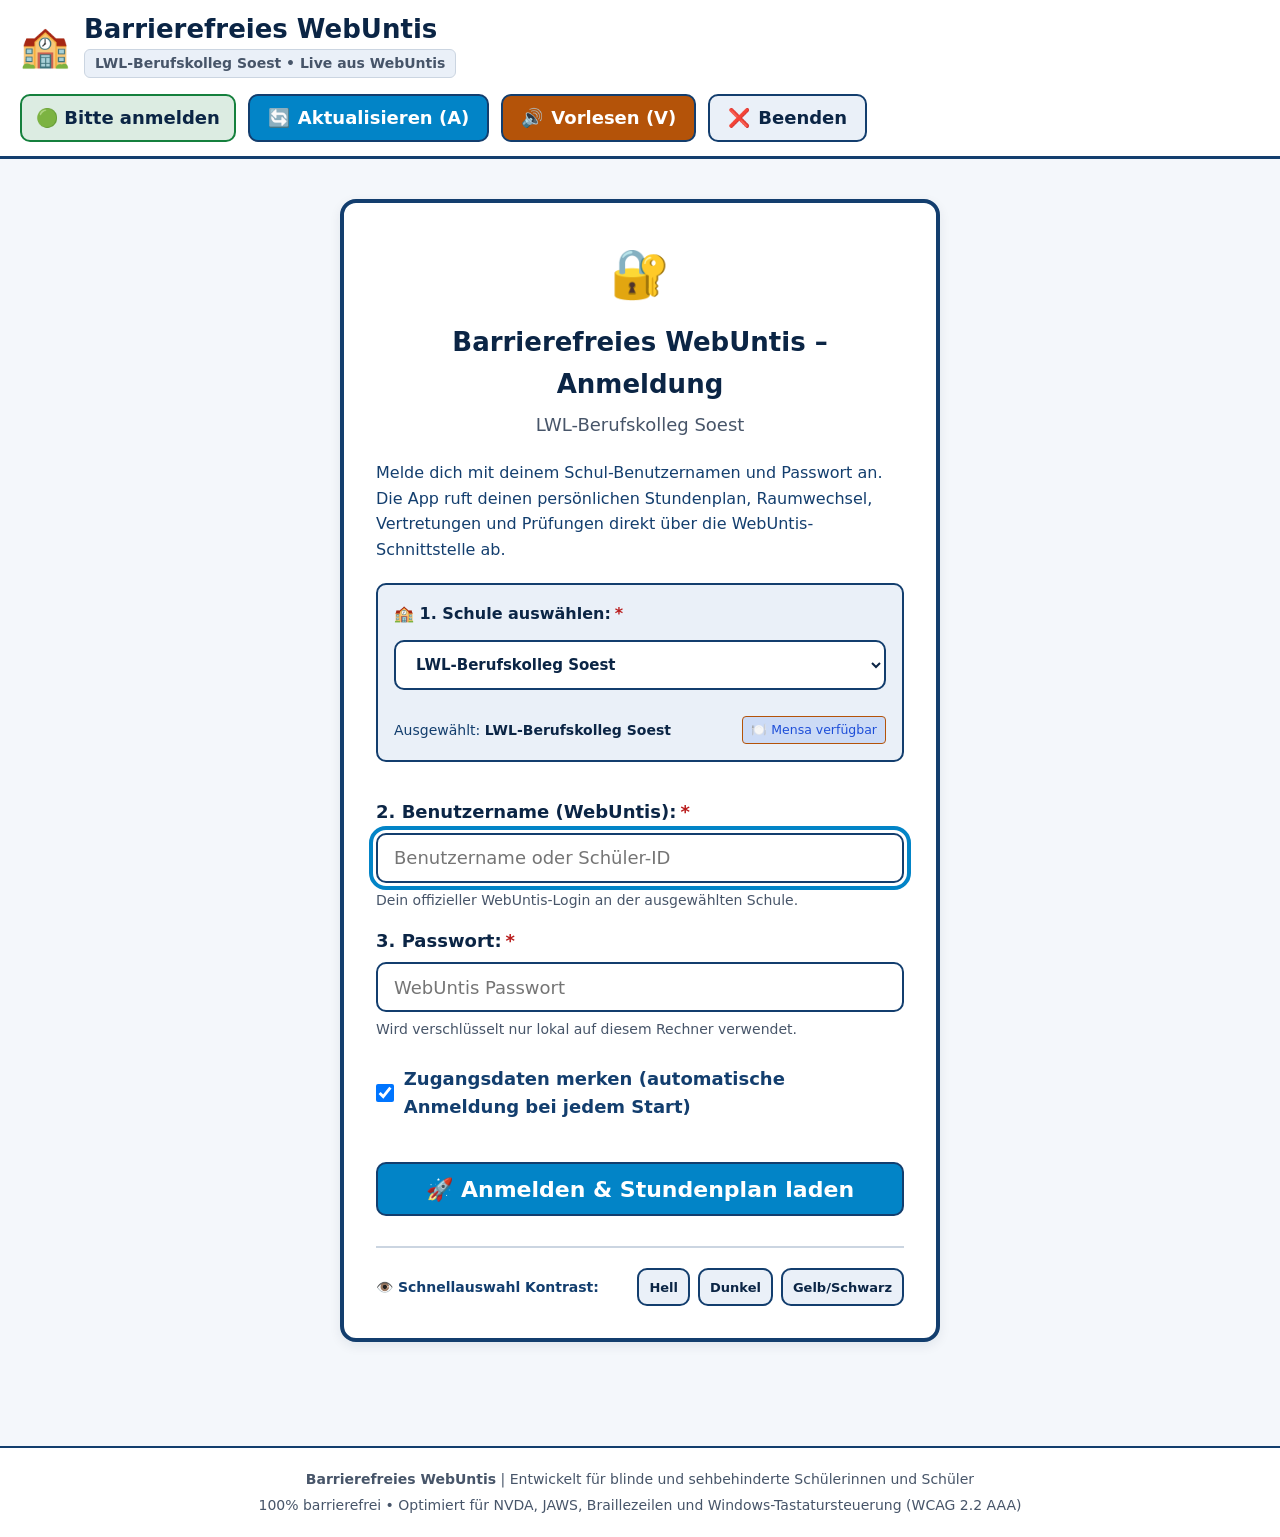
==== commit 8d6bdfd3: "v1.9.15: Universelle Ausrichtung fuer blinde und sehbehinderte Schuelerinnen und Schueler" ====
--- a/index.html
+++ b/index.html
@@ -3,7 +3,7 @@
 <head>
   <meta charset="UTF-8">
   <meta name="viewport" content="width=device-width, initial-scale=1.0">
-  <title>Barrierefreier Stundenplan &amp; Prüfungen - LWL-Berufskolleg Soest (NVDA)</title>
+  <title>Barrierefreies WebUntis – Für blinde und sehbehinderte Schülerinnen und Schüler</title>
   <link rel="stylesheet" href="style.css">
 </head>
 <body class="theme-light font-normal" id="app-body">
@@ -64,7 +64,7 @@
         <span class="emoji-icon" style="font-size: 48px;" aria-hidden="true">🔐</span>
         <h2 id="login-heading" style="font-size: var(--font-size-xl); color: var(--text-primary); margin-top: 10px;">Barrierefreies WebUntis – Anmeldung</h2>
         <p class="field-hint" style="font-size: var(--font-size-base); margin-top: 6px;" id="login-subtitle-school">
-          LWL-Berufskolleg Soest (Förderschwerpunkt Sehen)
+          Entwickelt für blinde und sehbehinderte Schülerinnen und Schüler (Förderschwerpunkt Sehen)
         </p>
       </div>
 
@@ -342,7 +342,7 @@
       <div class="banner-header" style="display: flex; justify-content: space-between; align-items: center; flex-wrap: wrap; gap: 14px;">
         <div>
           <h2 class="banner-title" id="exams-heading">Prüfungen, Klausuren &amp; Schultermine</h2>
-          <p class="banner-subtitle" id="exams-schoolyear-subtitle">Komplette Jahresübersicht aller Termine am LWL-Berufskolleg Soest für das gesamte Schuljahr.</p>
+          <p class="banner-subtitle" id="exams-schoolyear-subtitle">Komplette Jahresübersicht aller Klausuren und Termine für das gesamte Schuljahr.</p>
         </div>
         <div>
           <button type="button" class="btn btn-secondary" onclick="readAllExamsAndEvents()" title="Alle anstehenden Termine laut vorlesen (Taste V)">
@@ -397,6 +397,8 @@
             <button type="button" class="btn btn-primary" onclick="openAddHomeworkModal()" id="btn-add-hw" title="Eigene Hausaufgabe eintragen (Taste N)" aria-label="Eigene Hausaufgabe hinzufügen (Taste N)">
               <span class="emoji-icon" aria-hidden="true">➕ </span><strong>Hausaufgabe hinzufügen (N)</strong>
             </button>
+            <button type="button" class="btn btn-secondary" onclick="syncCloudHomework(true)" id="btn-cloud-sync-hw" title="Hausaufgaben jetzt mit der Internet-Cloud abgleichen" aria-label="Hausaufgaben jetzt mit der Internet-Cloud synchronisieren">
+              <span class="emoji-icon" aria-hidden="true">☁️ </span><span>Internet-Sync</span>
             <button type="button" class="btn btn-secondary" onclick="exportHomeworkJson()" id="btn-export-hw" title="Hausaufgaben als Datei sichern oder mit Android synchronisieren" aria-label="Hausaufgaben teilen oder mit Android synchronisieren">
               <span class="emoji-icon" aria-hidden="true">📲 </span><span>Teilen / Android</span>
             </button>
@@ -498,7 +500,7 @@
         <div style="display: flex; justify-content: space-between; align-items: center; flex-wrap: wrap; gap: 12px;">
           <div>
             <h2 class="banner-title" id="messages-view-title">Tagesnachrichten &amp; Mitteilungen</h2>
-            <p class="banner-subtitle">Offizielle Schulinformationen, Tagesnachrichten und Mitteilungen an Lehrkräfte des LWL-Berufskollegs Soest.</p>
+            <p class="banner-subtitle">Offizielle Schulinformationen, Tagesnachrichten und Mitteilungen an Lehrkräfte direkt aus WebUntis.</p>
           </div>
           <div style="display: flex; gap: 10px; flex-wrap: wrap;">
             <button type="button" class="btn btn-primary" onclick="toggleMessageComposer()" id="btn-compose-toggle">
@@ -719,7 +721,7 @@
       <!-- 1. WEBUNTIS KONTO STATUS -->
       <section class="section-card" aria-labelledby="account-heading">
         <h3 id="account-heading" style="font-size: var(--font-size-lg); margin-bottom: 8px;"><span class="emoji-icon" aria-hidden="true">👤 </span>Angemeldetes WebUntis-Konto</h3>
-        <p class="field-hint">Informationen zu deiner aktuellen Verbindung zum LWL-Berufskolleg Soest:</p>
+        <p class="field-hint">Informationen zu deiner aktuellen WebUntis-Verbindung:</p>
 
         <div style="background: var(--bg-surface-elevated); border: 2px solid var(--border-color); border-radius: var(--radius-md); padding: 18px; margin-top: 14px;">
           <p style="font-size: var(--font-size-base); margin-bottom: 6px;">
@@ -898,8 +900,8 @@
 
   <!-- FOOTER -->
   <footer class="app-footer">
-    <p><strong>Barrierefreies WebUntis</strong> | Entwickelt für Schülerinnen und Schüler des LWL-Berufskollegs Soest</p>
-    <p style="margin-top: 4px;">Optimiert für NVDA, JAWS, Braillezeilen und Windows-Tastatursteuerung (WCAG 2.2 AAA)</p>
+    <p><strong>Barrierefreies WebUntis</strong> | Entwickelt für blinde und sehbehinderte Schülerinnen und Schüler</p>
+    <p style="margin-top: 4px;">100% barrierefrei • Optimiert für NVDA, JAWS, Braillezeilen und Windows-Tastatursteuerung (WCAG 2.2 AAA)</p>
   </footer>
 
   <!-- =========================================================================
